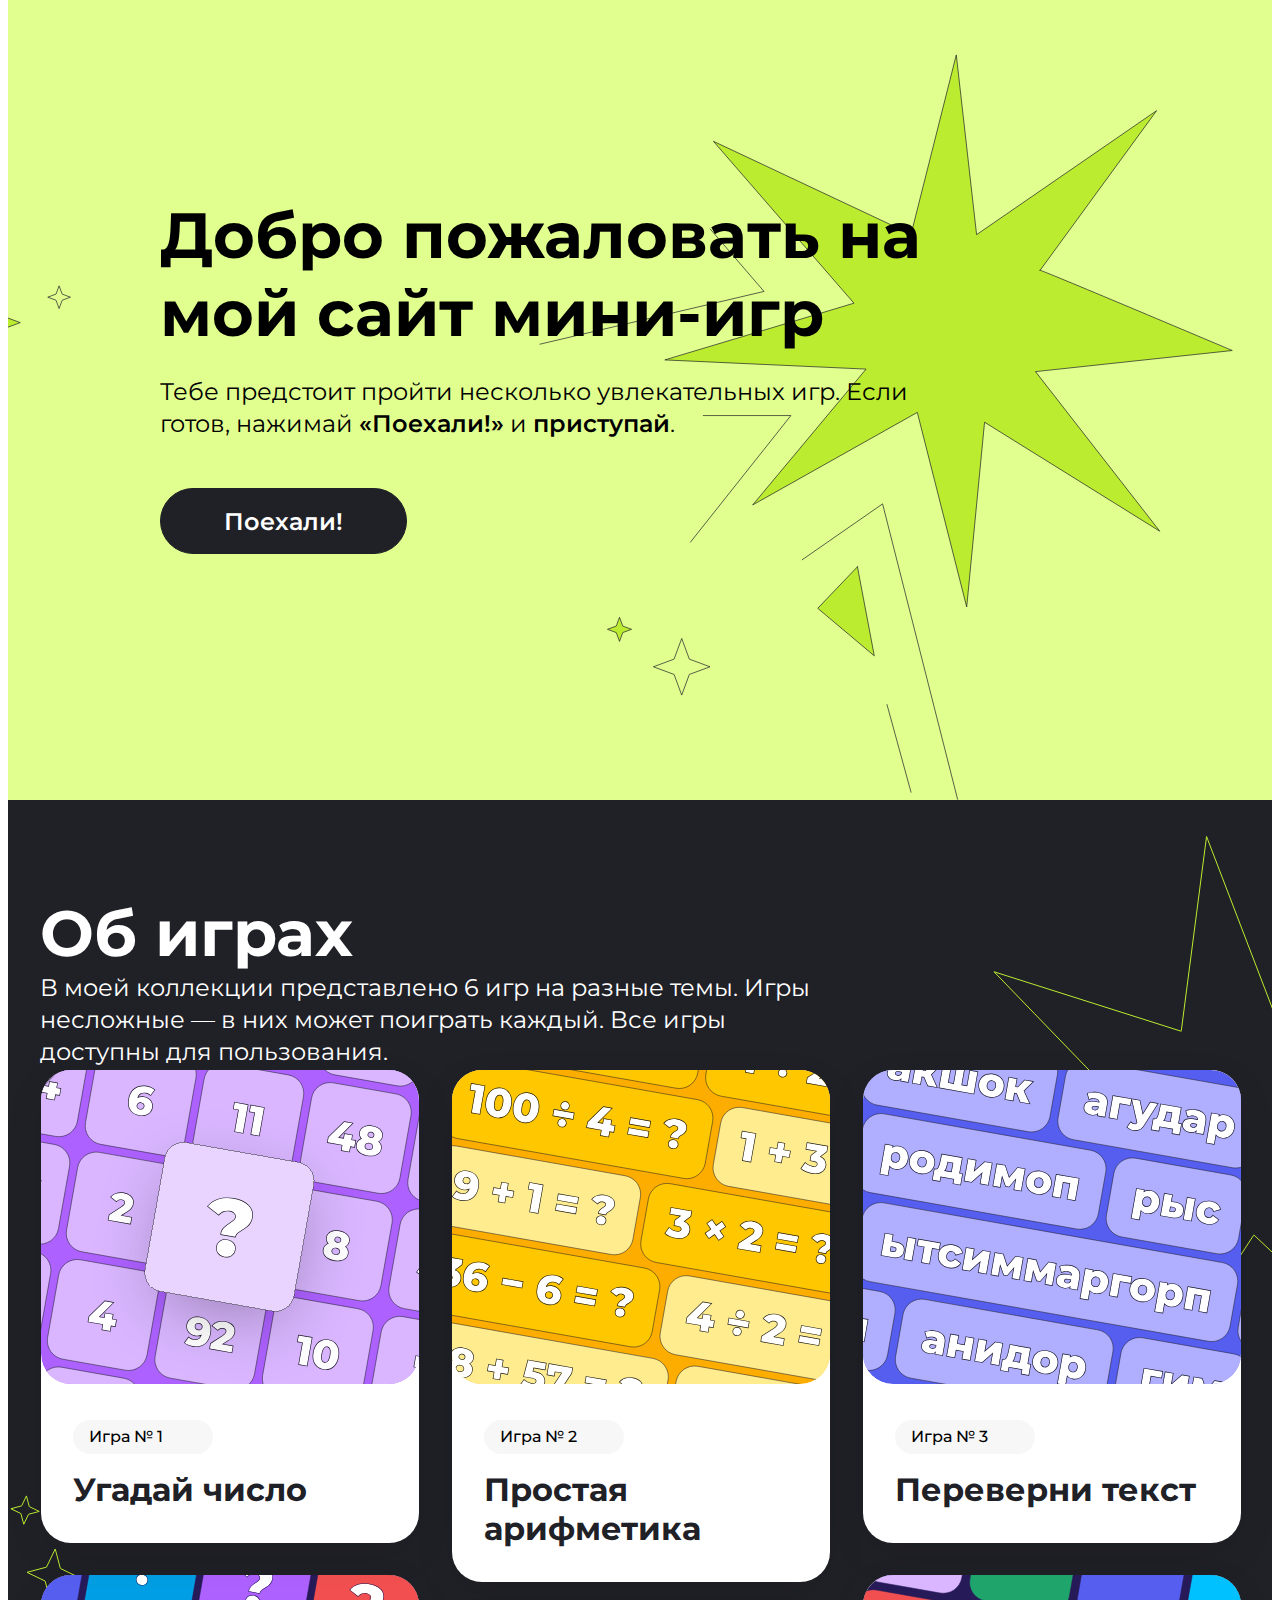
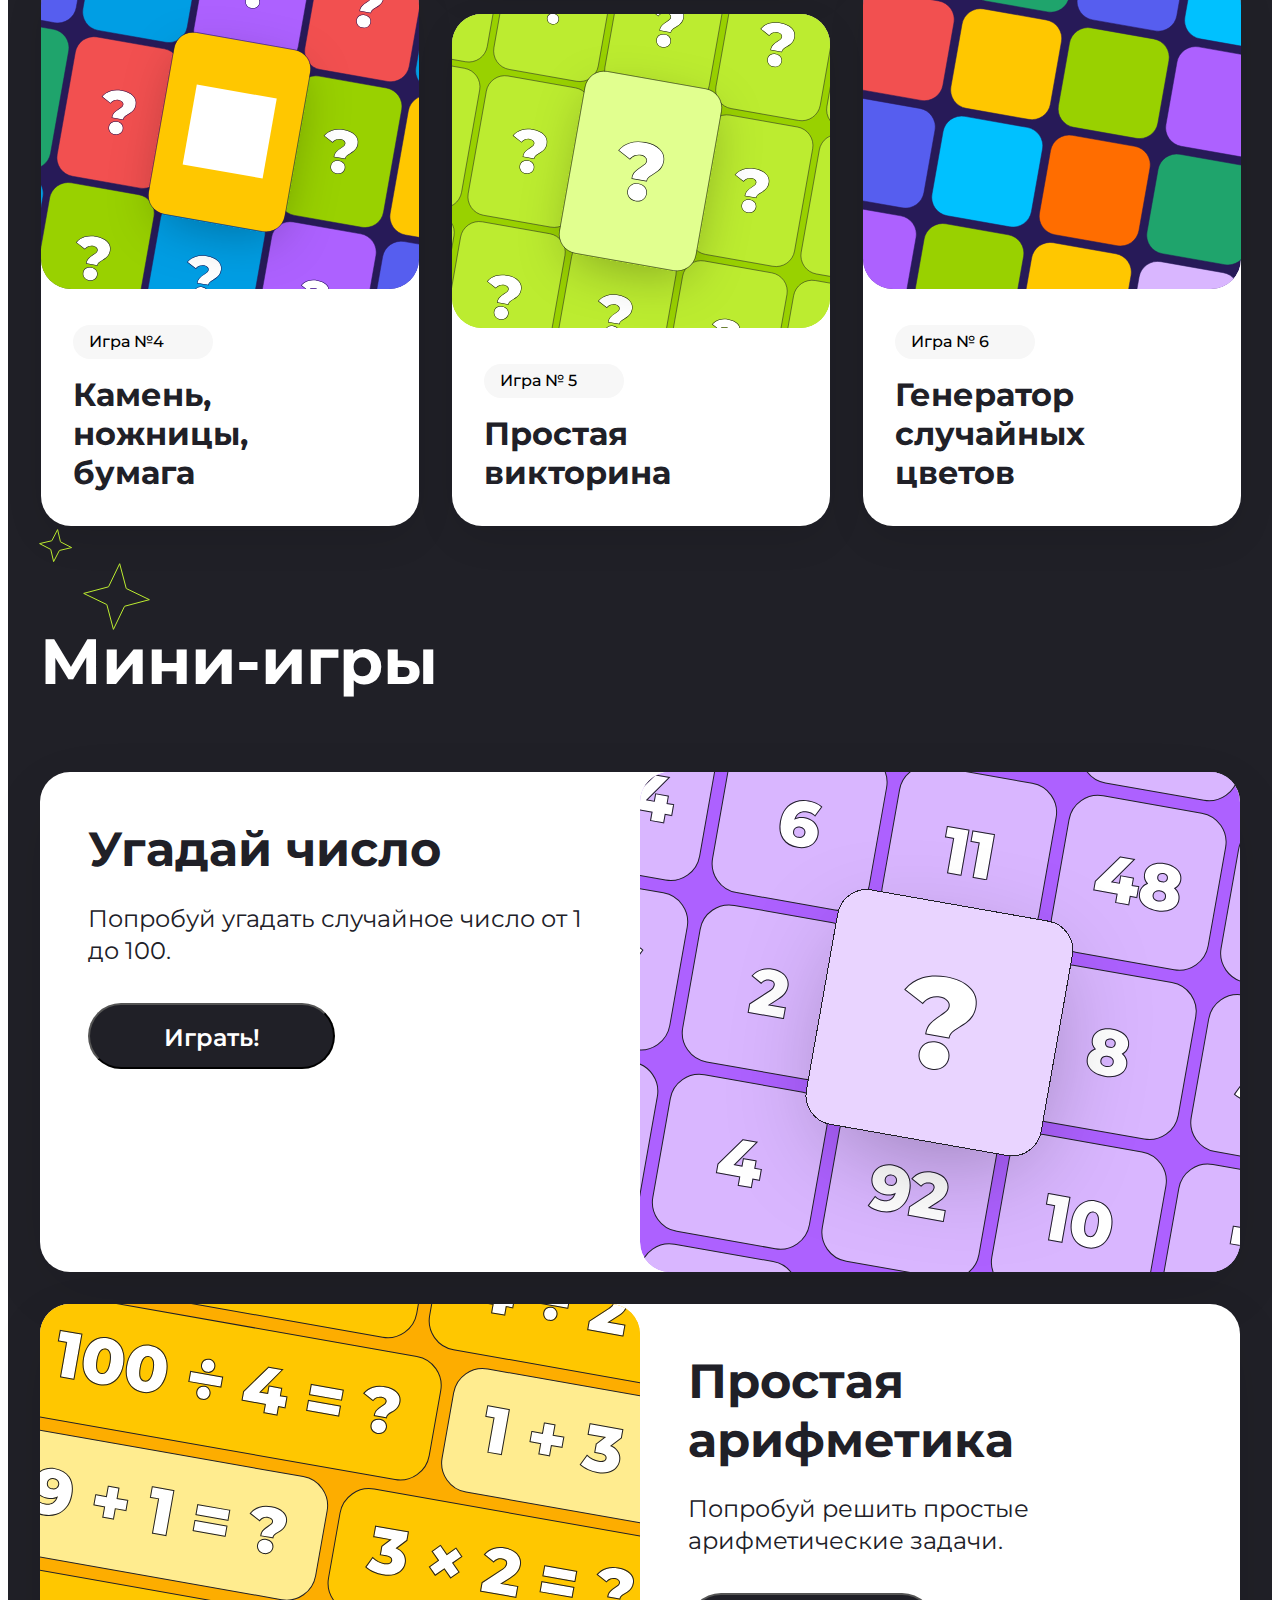
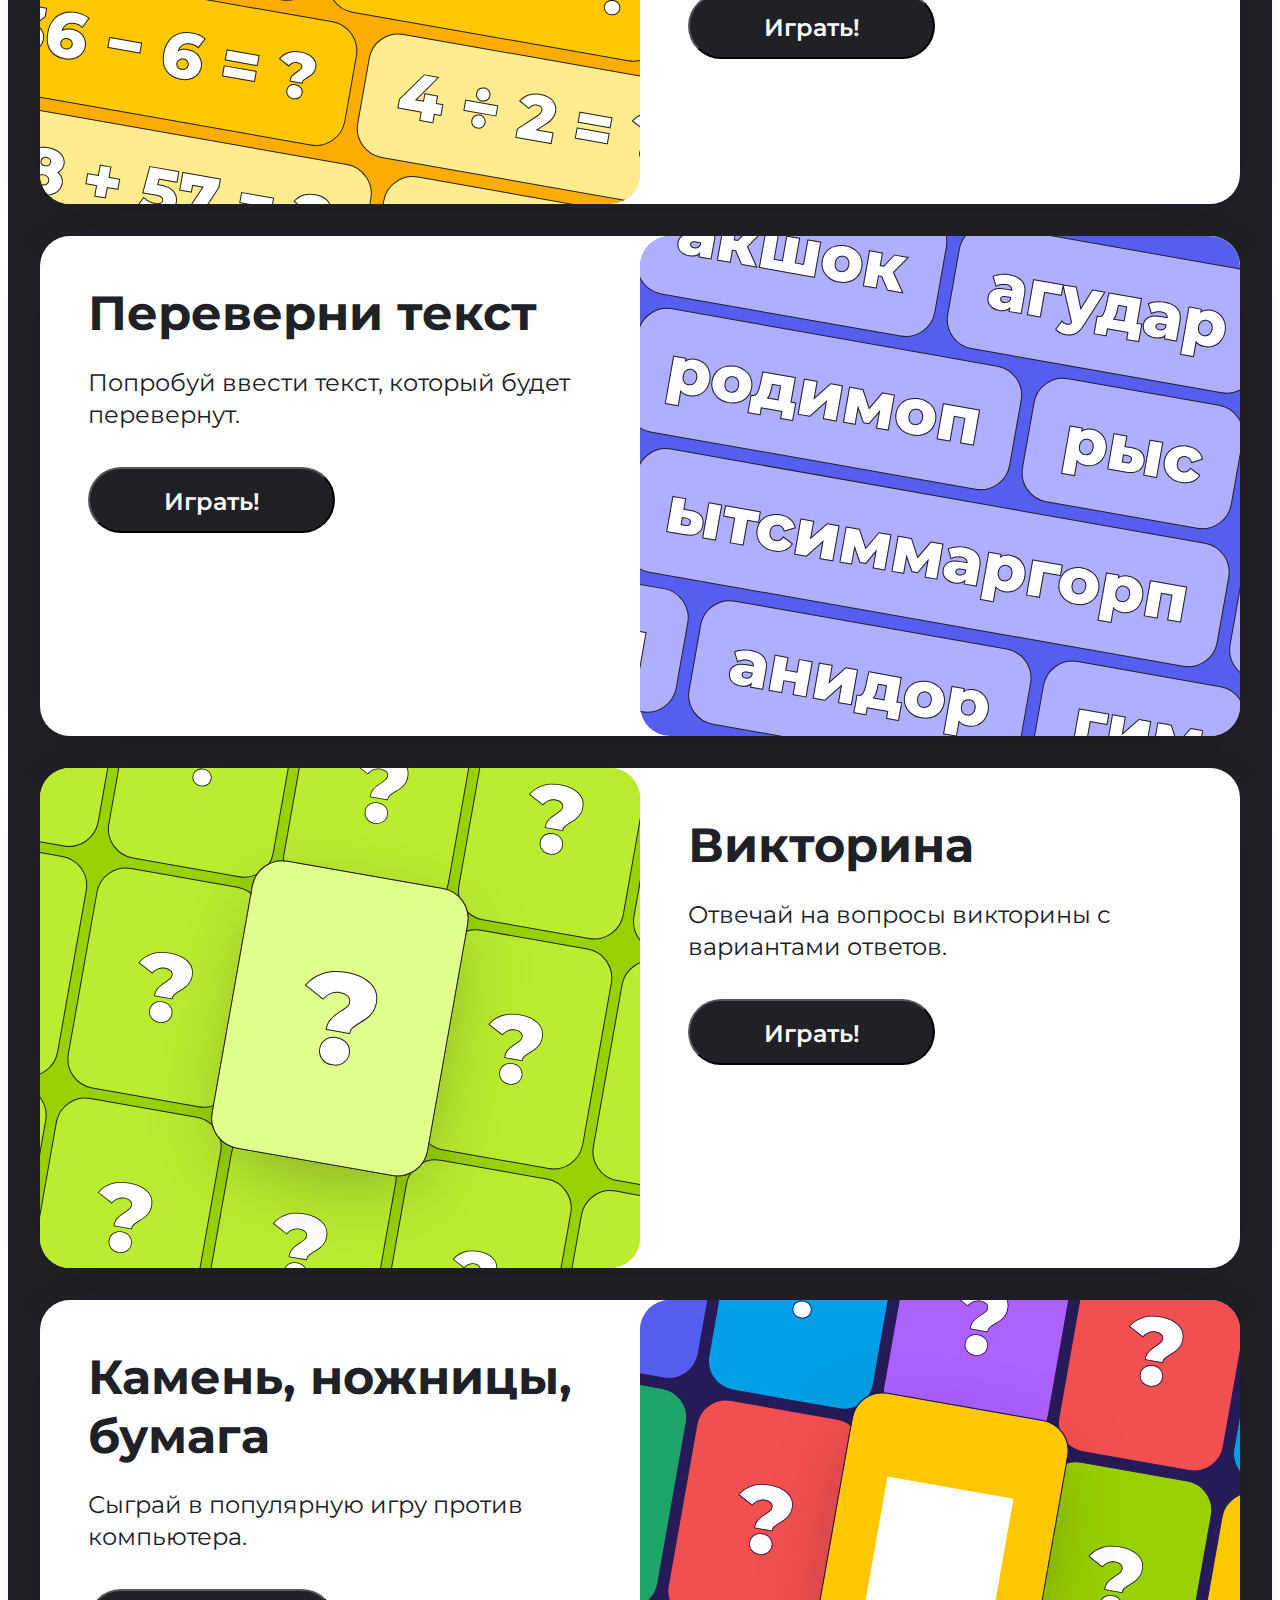
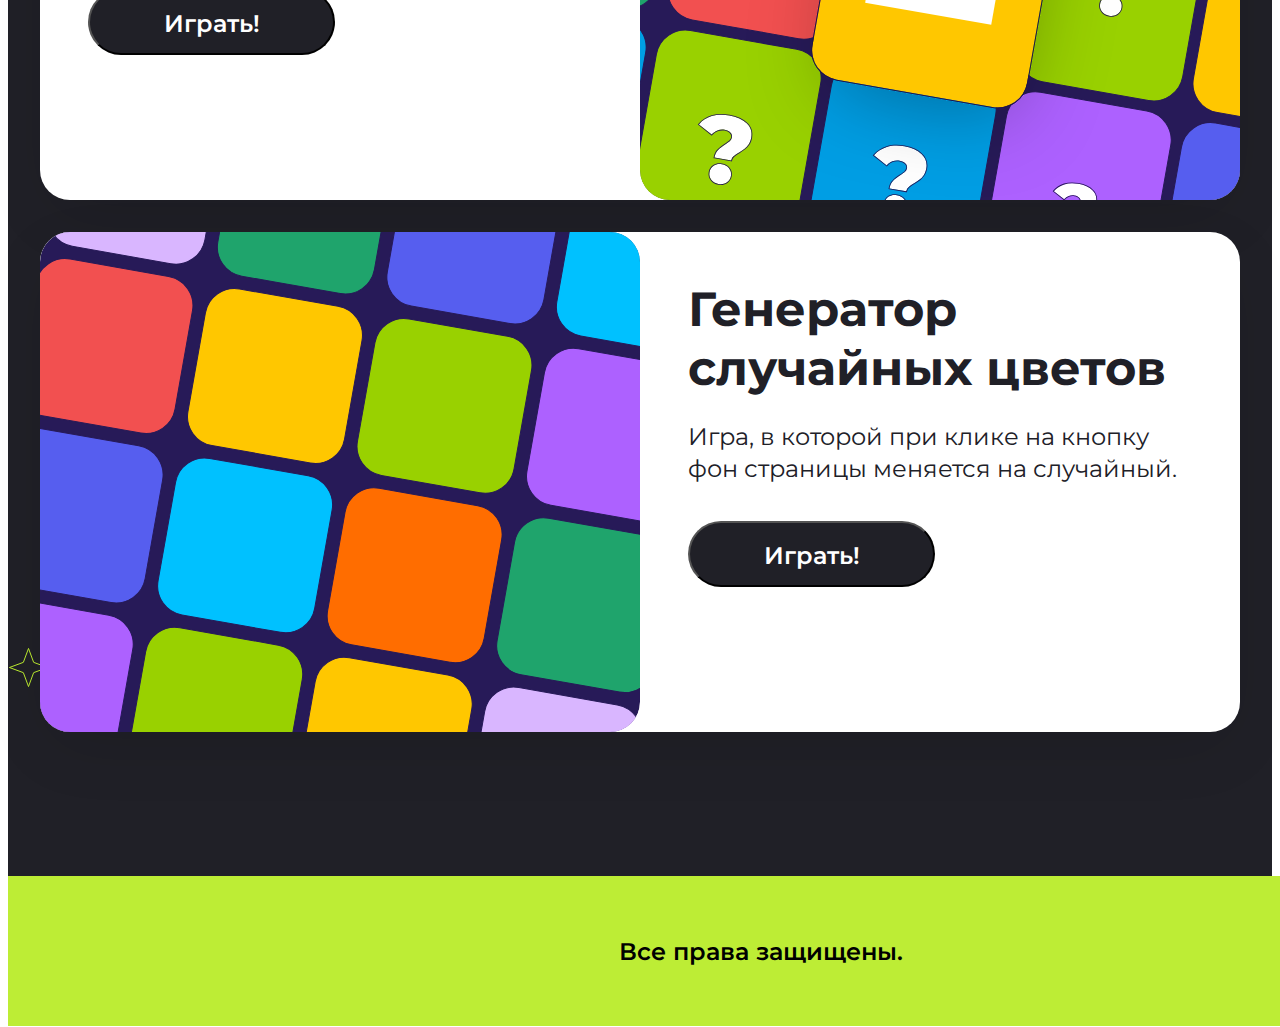
==== index.html @ 8d570bcf "first commit" ====
<!DOCTYPE html>
<html class="en">

<head>
    <meta charset="UTF-8">
    <meta name="viewport" content="width=device-width, initial-scale=1.0">
    <title>Document</title>
    <link rel="preconnect" href="https://fonts.googleapis.com">
    <link rel="preconnect" href="https://fonts.gstatic.com" crossorigin>
    <link href="https://fonts.googleapis.com/css2?family=Montserrat:ital,wght@0,100..900;1,100..900&display=swap"
        rel="stylesheet">
    <link rel="stylesheet" href="style.css" />
</head>
<body>
    <header class="header center" >
            <div class="top">
                <h1 class="title">Добро пожаловать на мой сайт мини-игр</h1>
                <p class="tagline">Тебе предстоит пройти несколько увлекательных игр. Если готов, нажимай <span class="span">«Поехали!»</span> и <span class="span">приступай</span>.</p>
                <section><a href="#games.html"><button class="button_main" >Поехали!</button></a></section> 
            </div>
    </header>
    <main class="main_games center">
        <div class="container">
            <div class="content">
                <h1 class="games_title" id="games.html">Об играх</h1>
                <p class="tagline_games">В моей коллекции представлено 6 игр на разные темы. Игры несложные — в них может поиграть каждый.
                Все игры доступны для пользования.</p>
            </div>
        </div>
        <div class="cart-box">
            <div class="cart-column">
                <div class="cart">
                    <a href="#cart1"><img src="img/cover1.svg" alt="cover1"></a>
                    <div class="cart-content">
                        <p class="cart-number">Игра № 1</p>
                        <p class="cart-text">Угадай число</p>
                    </div>
                </div>
                <div class="cart4">
                    <a href="#cart4"><img src="img/cover4.svg" alt="cover4"></a>
                    <div class="cart-content">
                        <p class="cart-number">Игра №4</p>
                        <p class="cart-text">Камень,<br> ножницы,<br>бумага</p>
                    </div>
                </div>
            </div>
            <div class="cart-column1">
                <div class="cart2">
                    <a href="#cart2"><img src="img/cover2.svg" alt="cover2"></a>
                    <div class="cart-content">
                        <p class="cart-number">Игра № 2</p>
                        <p class="cart-text">Простая арифметика</p>
                    </div>
                </div>
                <div class="cart2">
                    <a href="#cart5"><img src="img/cover5.svg" alt="cover5"></a>
                    <div class="cart-content">
                        <p class="cart-number">Игра № 5</p>
                        <p class="cart-text">Простая<br>викторина</p>
                    </div>
                </div>
            </div>
            <div class="cart-column2">
                <div class="cart3">
                    <a href="#cart3"><img src="img/cover3.svg" alt="cover3"></a>
                    <div class="cart-content">
                        <p class="cart-number">Игра № 3</p>
                        <p class="cart-text">Переверни текст</p>
                    </div>
                </div>
                <div class="cart4">
                    <a href="#cart6"><img src="img/cover6.svg" alt="cover6"></a>
                    <div class="cart-content">
                        <p class="cart-number">Игра № 6</p>
                        <p class="cart-text">Генератор случайных цветов</p>
                    </div>
                </div>
            </div>
        </div>
    </main>
   <section class="mini-game center">
    <div class="mini-game_box">
        <p class="mini-game_box-title">Мини-игры</p>
        <div class="game-container">
            <div class="game-content" id="cart1">
                <p class="game-content_title">Угадай число</p>
                <p class="game-content_text">Попробуй угадать случайное число от 1 до 100.</p>
                <button class="game_button">Играть!</button>
            </div>
            <img src="img/bigcover1.svg" alt="bigcover1">
        </div>
        <div class="game-container">
            <img src="img/bigcover2.svg" alt="bigcover2">
            <div class="game-content" id="cart2">
                <p class="game-content_title">Простая арифметика</p>
                <p class="game-content_text">Попробуй решить простые арифметические задачи.</p>
                <button class="game_button">Играть!</button>
            </div>
        </div>
        <div class="game-container">
            <div class="game-content" id="cart3">
                <p class="game-content_title">Переверни текст</p>
                <p class="game-content_text">Попробуй ввести текст, который будет перевернут.</p>
                <button class="game_button">Играть!</button>
            </div>
            <img src="img/bigcover3.svg" alt="bigcover3">
        </div>
        <div class="game-container">
            <img src="img/bigcover4.svg" alt="bigcover4">
            <div class="game-content" id="cart5">
                <p class="game-content_title">Викторина</p>
                <p class="game-content_text">Отвечай на вопросы викторины с вариантами ответов.</p>
                <button class="game_button">Играть!</button>
            </div>
        </div>
        <div class="game-container">
            <div class="game-content" id="cart4">
                <p class="game-content_title">Камень, ножницы, бумага</p>
                <p class="game-content_text">Сыграй в популярную игру против компьютера.</p>
                <button class="game_button">Играть!</button>
            </div>
            <img src="img/bigcover5.svg" alt="bigcover5">
        </div>
        <div class="game-container">
            <img src="img/bigcover6.svg" alt="bigcover6">
            <div class="game-content" id="cart6">
                <p class="game-content_title">Генератор случайных цветов</p>
                <p class="game-content_text">Игра, в которой при клике на кнопку фон страницы меняется на случайный.</p>
                <button class="game_button">Играть!</button>
            </div>
        </div>
    </div>
   </section>
</body>
<footer class="footer center">
    <p class="footer_text">Все права защищены.</p>
</footer>
</html>
---- style.css ----
* {
    margin-top: 0;
    margin-bottom: 0;
}

.header {
    background: #E1FF8F;
    font-optical-sizing: auto;
    background-image: url(img/Group1.svg);
    background-repeat: no-repeat;
    background-size: cover;
    background-position: center;
    height: 800px;
}

.top {
    width: 769px;
    height: 358px;
    padding-top: 196px;
    padding-left: 120px;
    gap: 48px;
    opacity: 0px;
}

.title {
    font-family: Montserrat;
    font-size: 64px;
    font-weight: 700;
    line-height: 78.02px;
    text-align: left;
}

.tagline {
    font-family: Montserrat;
    font-size: 24px;
    font-weight: 400;
    line-height: 32px;
    text-align: left;
    margin-top: 24px;
    margin-bottom: 48px;
}

.span {
    font-family: Montserrat;
    font-size: 24px;
    line-height: 32px;
    font-weight: 600;
}

.button_main {
    width: 247px;
    height: 66px;
    padding: 16px 28px;
    gap: 10px;
    border-radius: 60px;
    border: 1px;
    opacity: 0px;
    border: 1px solid #202027;
    background: #202027;
    color: #FFFFFF;
    font-family: Montserrat;
    font-size: 24px;
    font-weight: 600;
    line-height: 34.01px;
    text-align: center;
}

.button_main:hover {
    color: black;
    background: #FFFFFF;
    transition: 1s;
}

.main_games {
    background: #202027;
    gap: 48px;
    background-image: url(img/Group2.svg);
    background-repeat: no-repeat;
}

.games_title {
    font-family: Montserrat;
    font-size: 64px;
    font-weight: 700;
    line-height: 78.02px;
    text-align: left;
    color: #FFFFFF;
    padding-top: 94px;
}

.tagline_games {
    text-align: left;
    color: #FFFFFF;
    width: 788px;
    height: 96px;
    font-family: Montserrat;
    font-size: 24px;
    line-height: 32px;
}

.content {
    width: 1201px;
    height: 198px;
}

.container {
    margin-bottom: 72px;
}

.cart-box {
    display: flex;
    gap: 32px;
    flex-wrap: wrap;
    justify-content: space-around;
    align-items: center;
    width: 1201px;
    height: 1056px;
    gap: 32px;

}

.cart-column {
    display: flex;
    flex-direction: column;
    gap: 32px;
}

.cart-column1 {
    display: flex;
    flex-direction: column;
    gap: 32px;
}

.cart-column2 {
    display: flex;
    flex-direction: column;
    gap: 32px;
}

.cart {
    background-color: white;
    border-radius: 30px;
    width: 378px;
    z-index: 1;
    box-shadow: 0px 12.61px 42.25px -7.57px #00000021;
    height: 473px;
}

.cart:hover {
    cursor: pointer;
    transform: scale(1.1);
    transition: 1s;
}

.cart4 {
    width: 378px;
    height: 551px;
    border-radius: 30px;
    box-shadow: 0px 12.61px 42.25px -7.57px #00000021;
    background-color: white;
}

.cart4:hover {
    cursor: pointer;
    transform: scale(1.1);
    transition: 1s;
}

.cart2 {
    width: 378px;
    height: 512px;
    border-radius: 30px;
    box-shadow: 0px 12.61px 42.25px -7.57px #00000021;
    background-color: white;
}

.cart2:hover {
    cursor: pointer;
    transform: scale(1.1);
    transition: 1s;
}

.cart3 {
    width: 378px;
    height: 473px;
    border-radius: 30px;
    box-shadow: 0px 12.61px 42.25px -7.57px #00000021;
    background-color: white;
}

.cart3:hover {
    cursor: pointer;
    transform: scale(1.1);
    transition: 1s;
}

.cart-number {
    width: 108px;
    padding: 8px 16px 10px 16px;
    gap: 0px;
    border-radius: 52.58px;
    background: #F7F7F7;
    font-family: Montserrat;
    font-size: 16px;
    font-weight: 500;
    line-height: 17.6px;
    text-align: left;
    padding: 8px 16px;
    margin-top: 32px;
    margin-bottom: 16px;
}

.cart-text {
    color: rgb(32, 32, 39);
    font-family: Montserrat;
    font-size: 32px;
    font-weight: 700;
    line-height: 39px;
    letter-spacing: 0px;
    text-align: left;
}

.cart-content {
    padding-left: 32px;
    width: 314px;
}

.center {
    padding-left: calc(50% - 600px);
    padding-right: calc(50% - 600px);
  }

.mini-game {
    background: #202027;
    background-image: url(img/Group3.svg);
    background-repeat: no-repeat;
}

.game-container {
    display: flex;
    background-color: white;
    border-radius: 30px;
    justify-content: space-between;
    margin-bottom: 32px;
    width: 600px;
    height: 500px;
    width: 1200px;
    height: 500px;
    border-radius: 30px;
    box-shadow: 0px 20px 67px -12px #00000021;
}

.game-content {
    width: 600px;
    margin: 48px;
}

.mini-game_box {
    padding-bottom: 112px;
}

.mini-game_box-title {
    font-family: Montserrat;
    font-size: 64px;
    font-weight: 700;
    line-height: 78.02px;
    text-align: left;
    color: #FFFFFF;
    padding-top: 96px;
    margin-bottom: 72px;
}

.game-content_title {
    font-family: Montserrat;
    font-size: 48px;
    font-weight: 700;
    line-height: 58.51px;
    text-align: left;
    color: #202027;
}

.game-content_text {
    font-family: Montserrat;
    font-size: 24px;
    font-weight: 400;
    line-height: 32px;
    text-align: left;
    color: #202027;
    margin-top: 24px;
    margin-bottom: 36px;
}

.game_button {
    width: 247px;
    height: 66px;
    padding: 16px 28px 16px 28px;
    gap: 10px;
    border-radius: 60px;
    opacity: 0px;
    background: #202027;
    color: #FFFFFF;
    font-family: Montserrat;
    font-size: 24px;
    font-weight: 600;
    line-height: 34.01px;
    text-align: center;
}

.footer {
    background: #BDED35;
    width: 1441px;
height: 150px;
top: 5770px;
gap: 0px;
opacity: 0px;
/* padding-top: 61px; */

}

.footer_text {
    font-family: Montserrat;
    font-size: 24px;
    font-weight: 600;
    line-height: 29.26px;
    text-align: center;
    color: #000000;
    padding: 61px 0px;
}
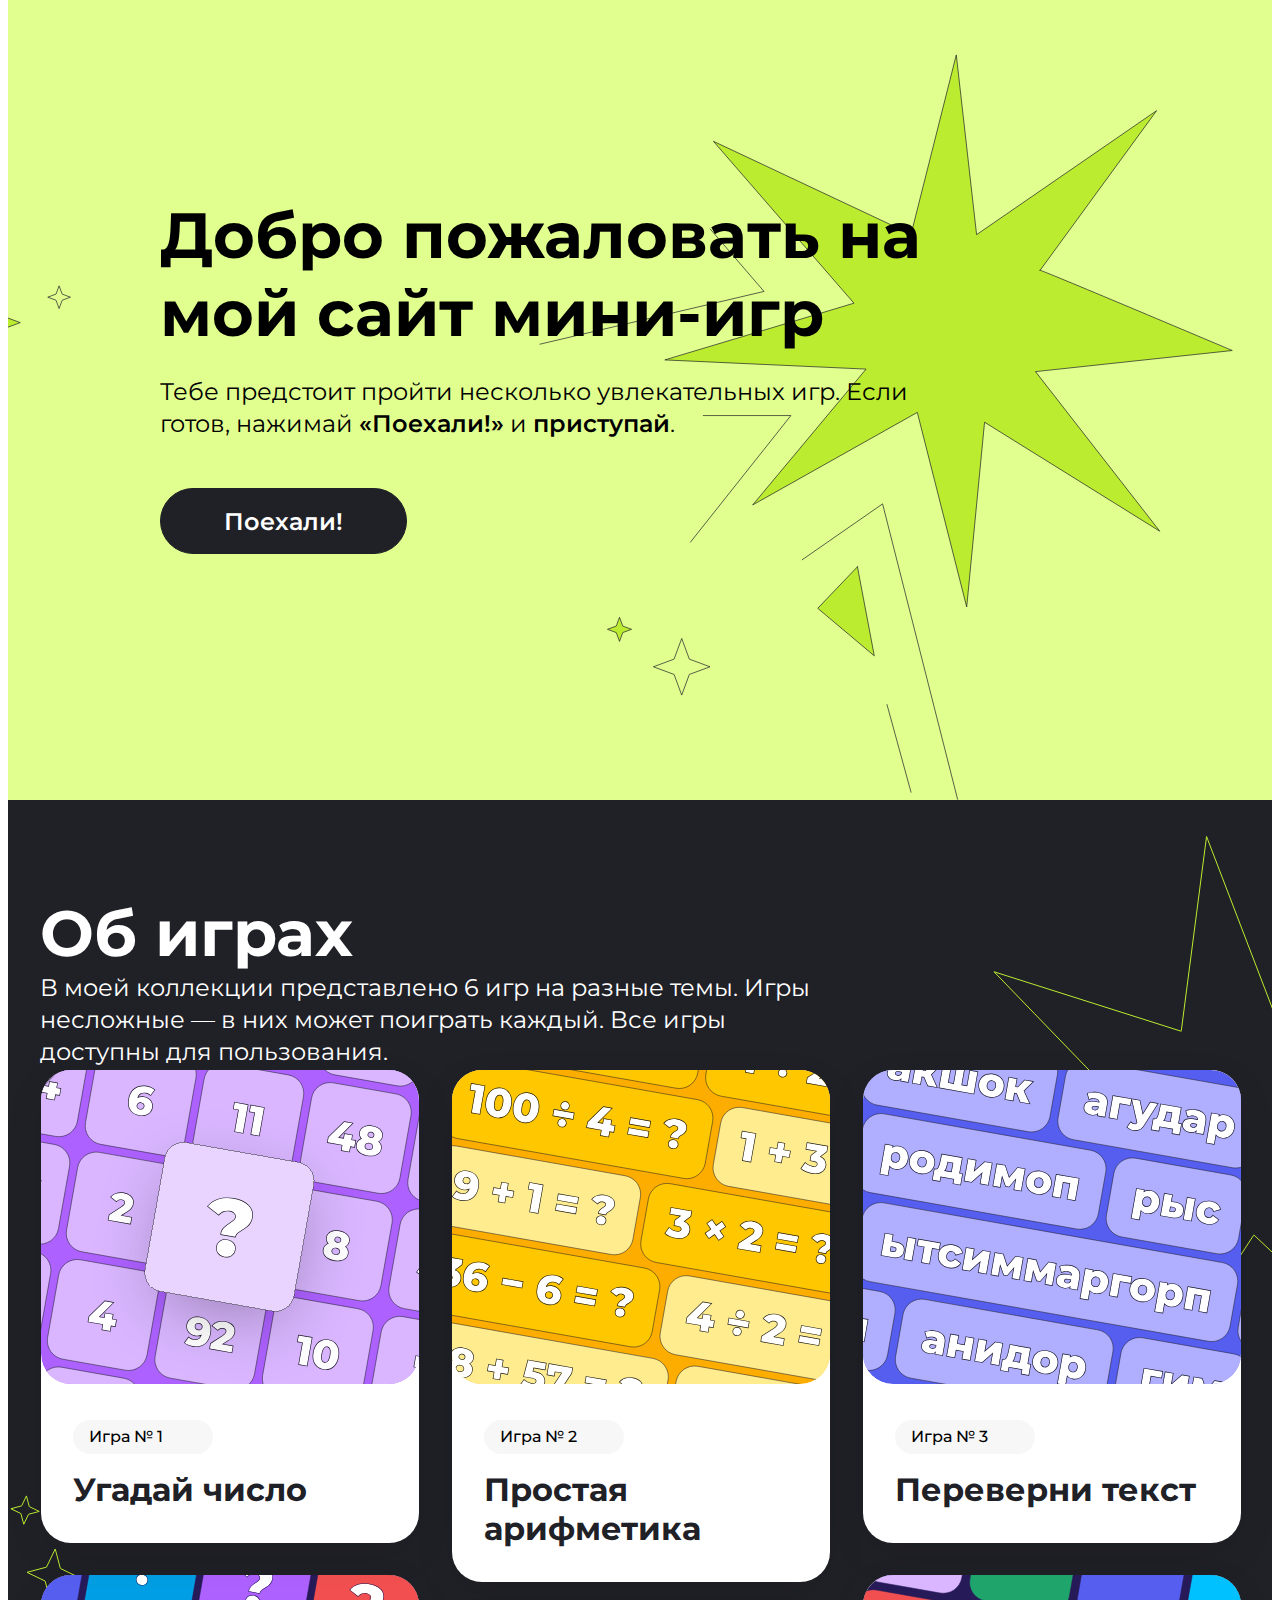
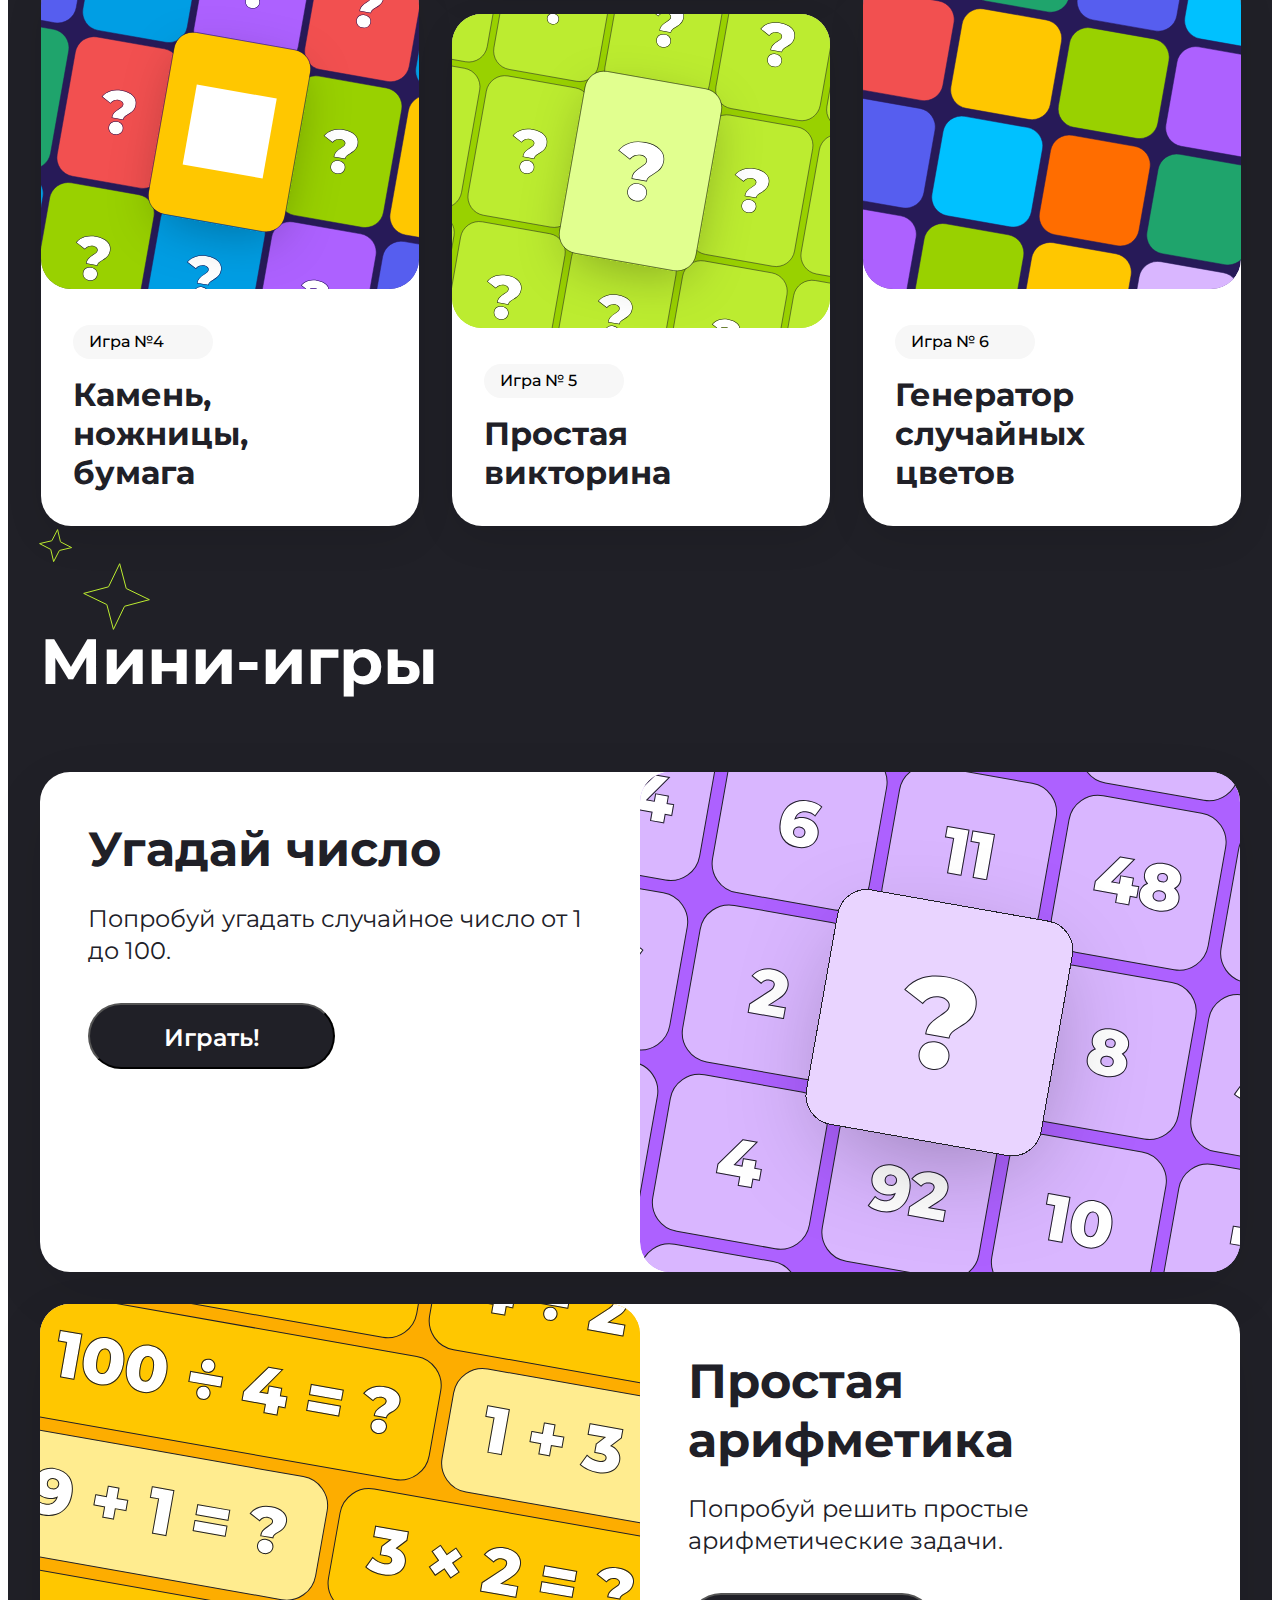
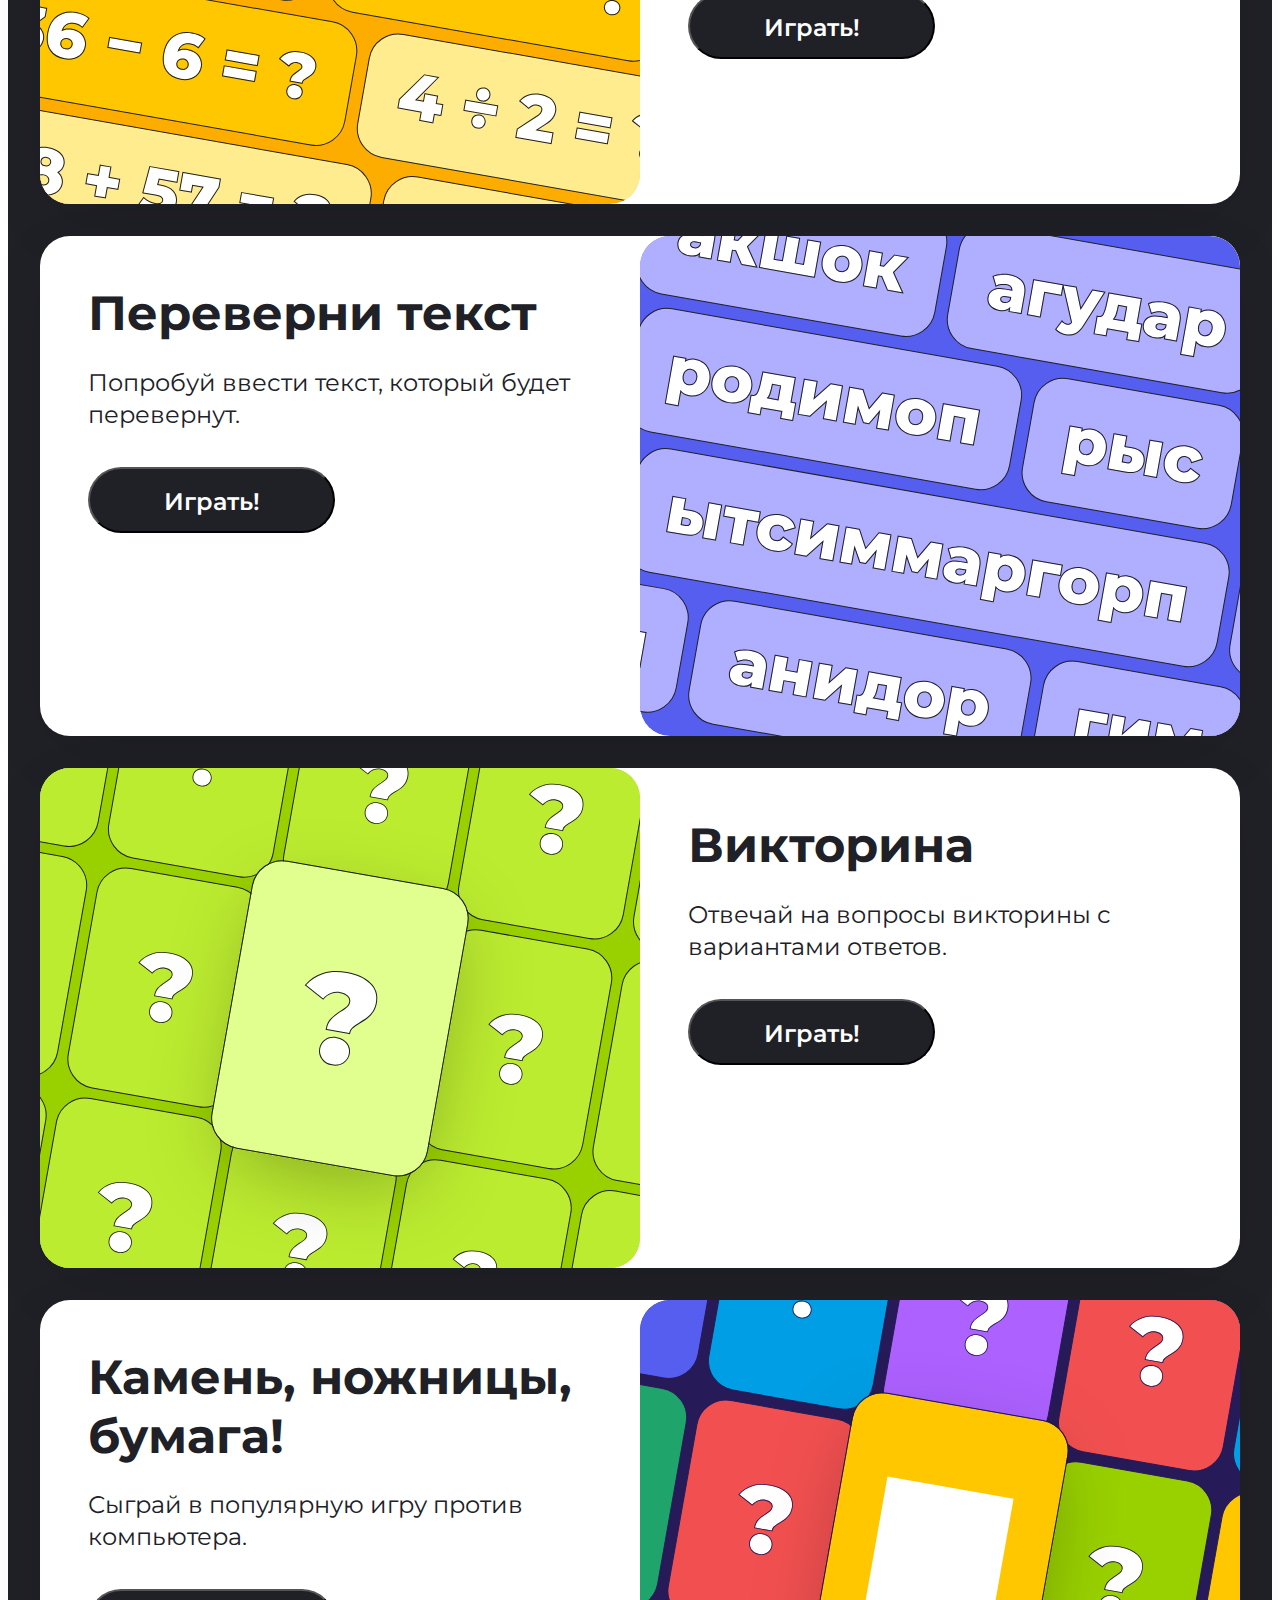
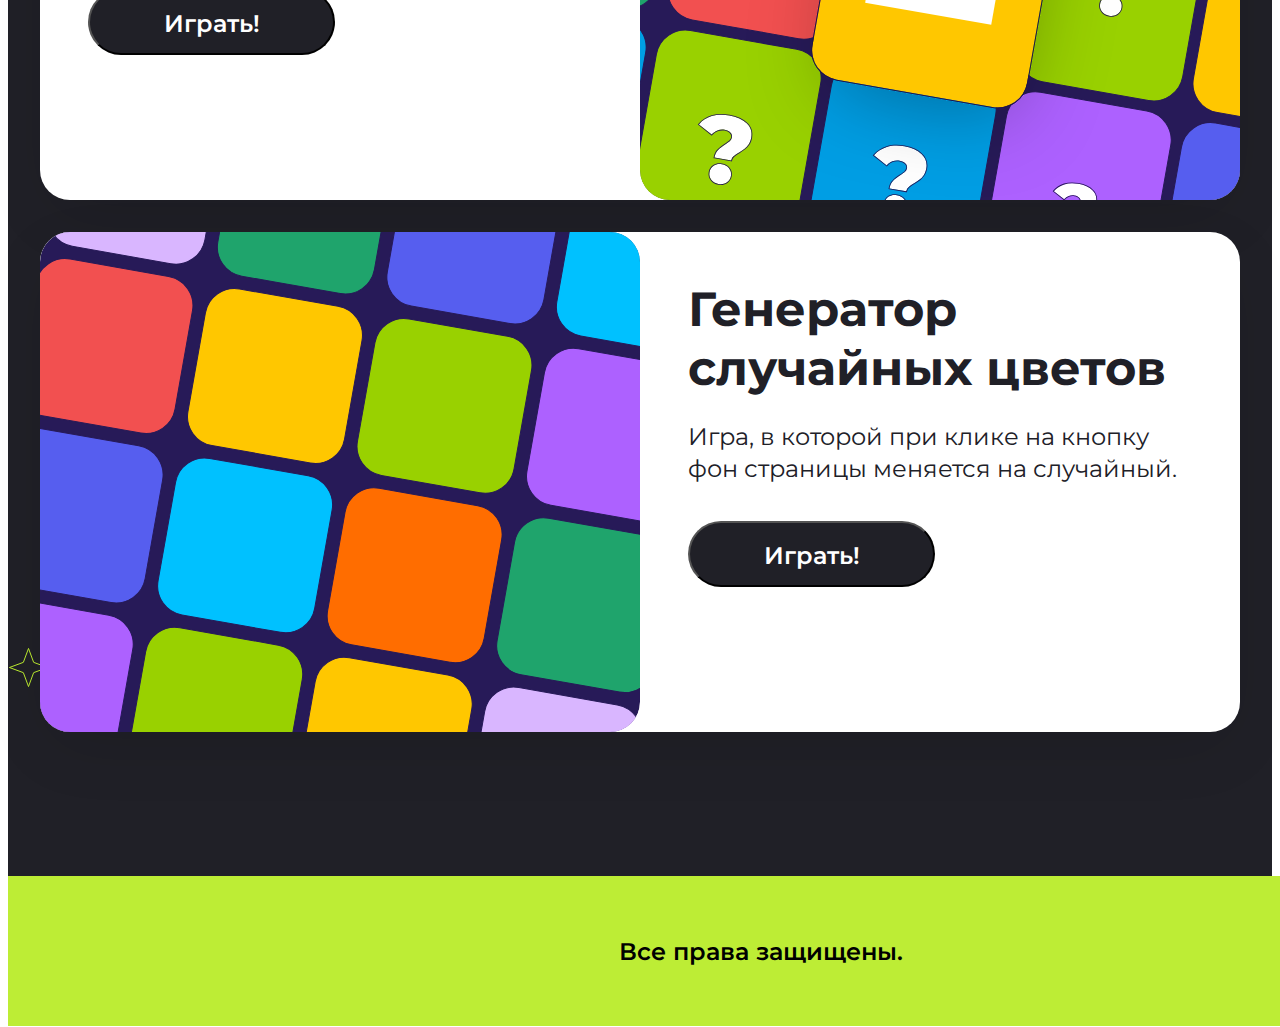
==== commit f6fd9390: "Added '!'" ====
--- a/index.html
+++ b/index.html
@@ -115,7 +115,7 @@
         </div>
         <div class="game-container">
             <div class="game-content" id="cart4">
-                <p class="game-content_title">Камень, ножницы, бумага</p>
+                <p class="game-content_title">Камень, ножницы, бумага!</p>
                 <p class="game-content_text">Сыграй в популярную игру против компьютера.</p>
                 <button class="game_button">Играть!</button>
             </div>
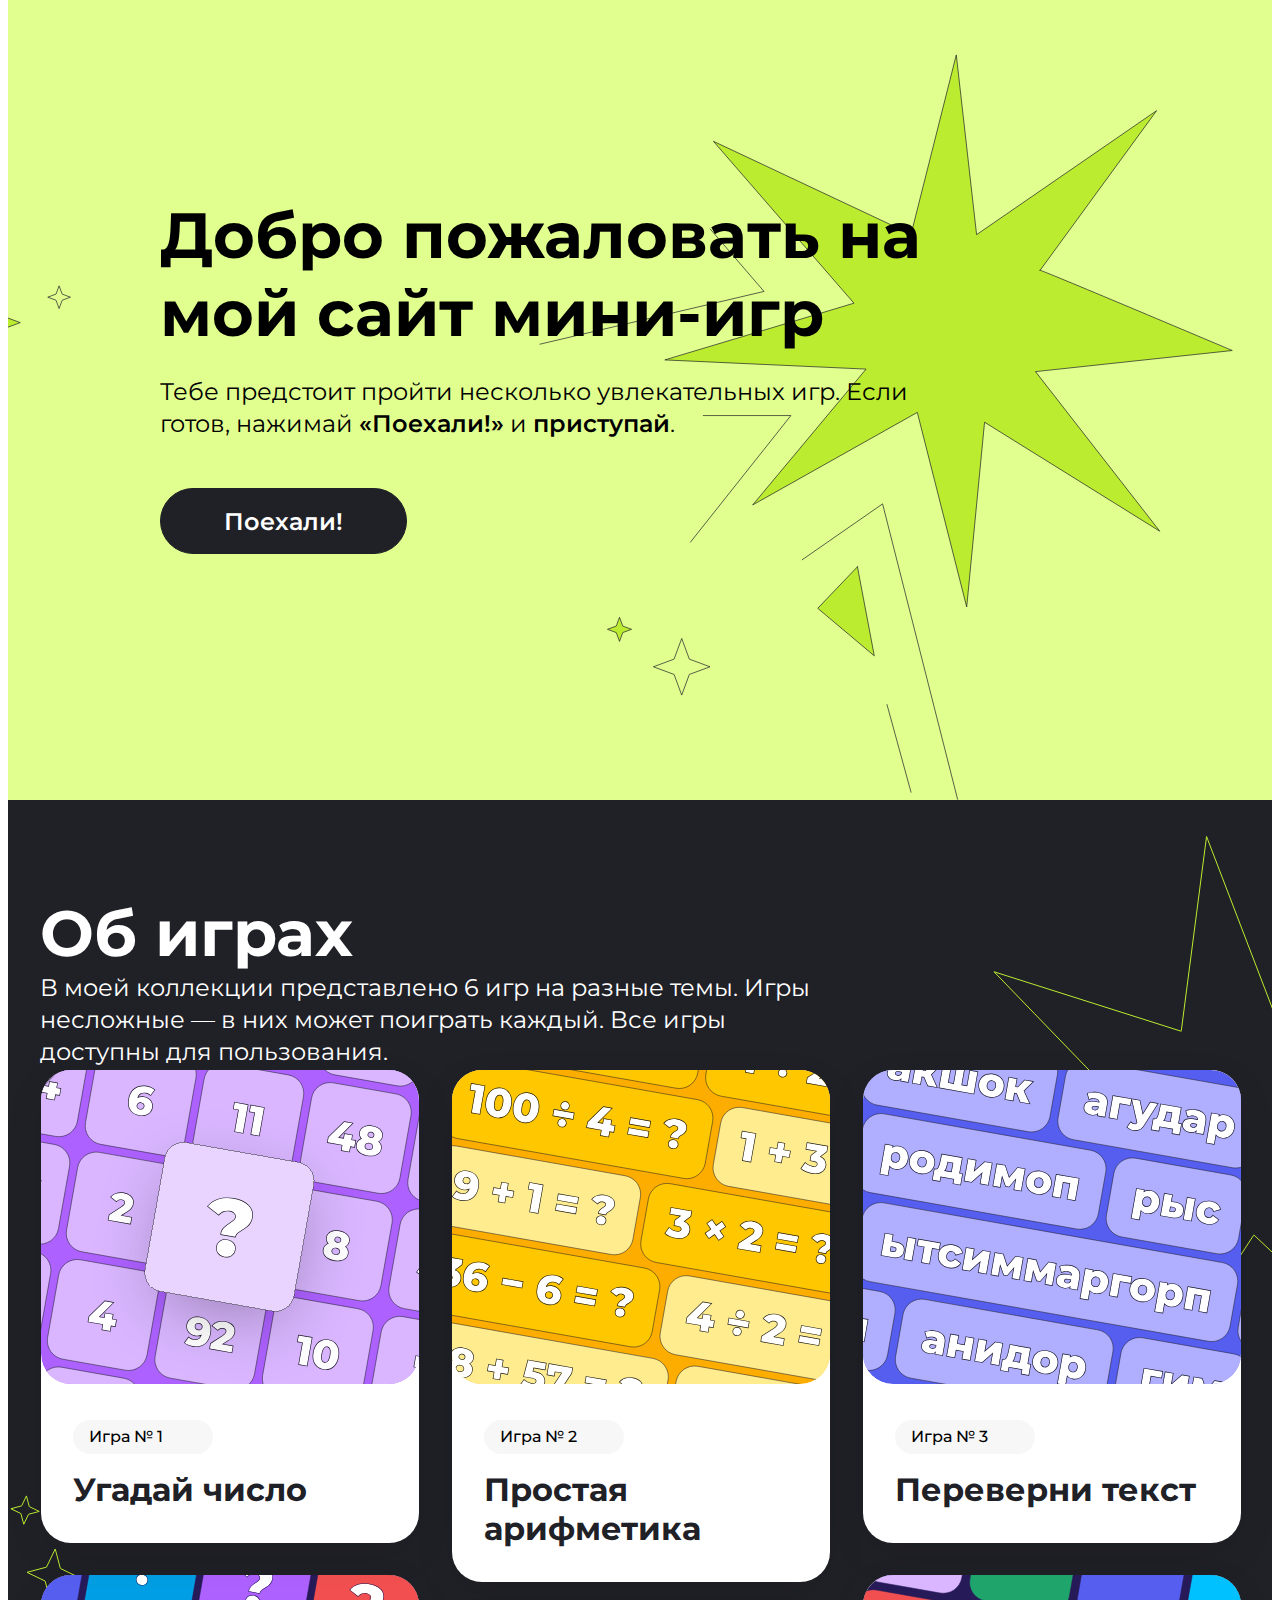
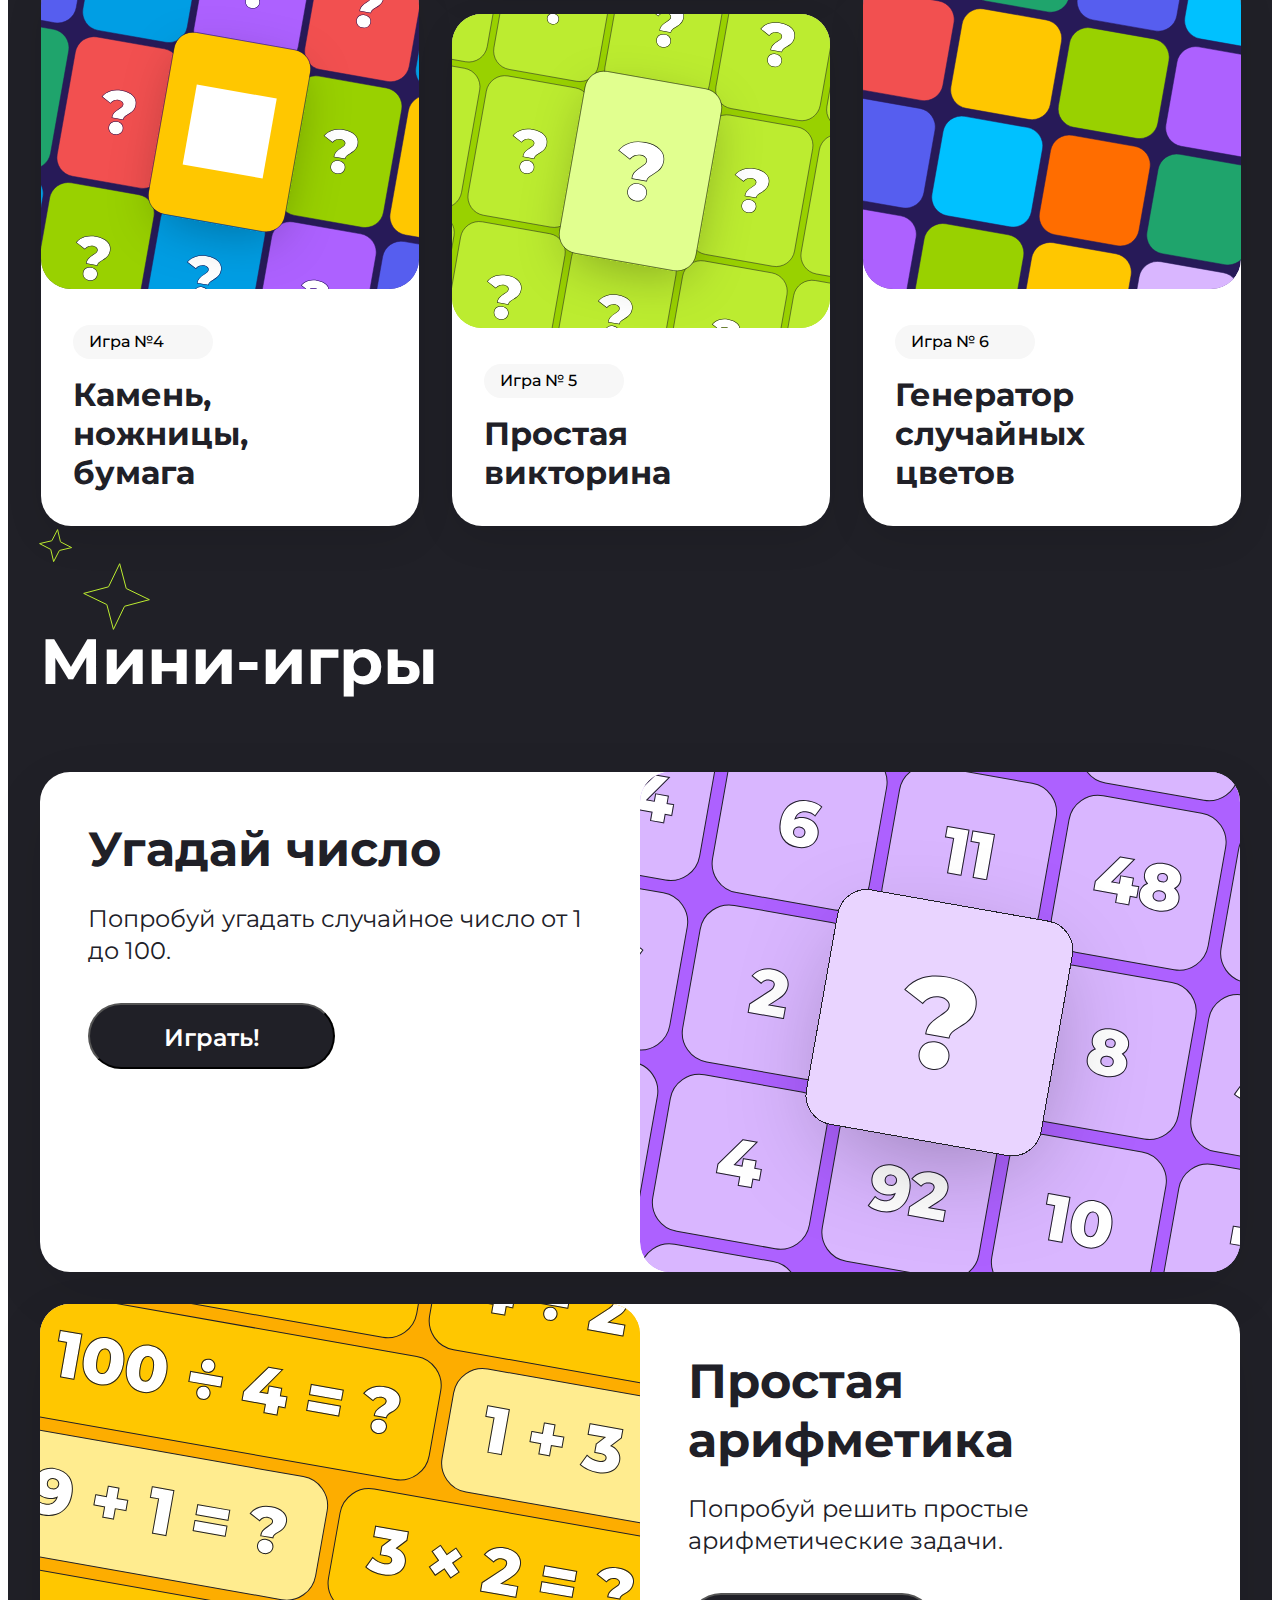
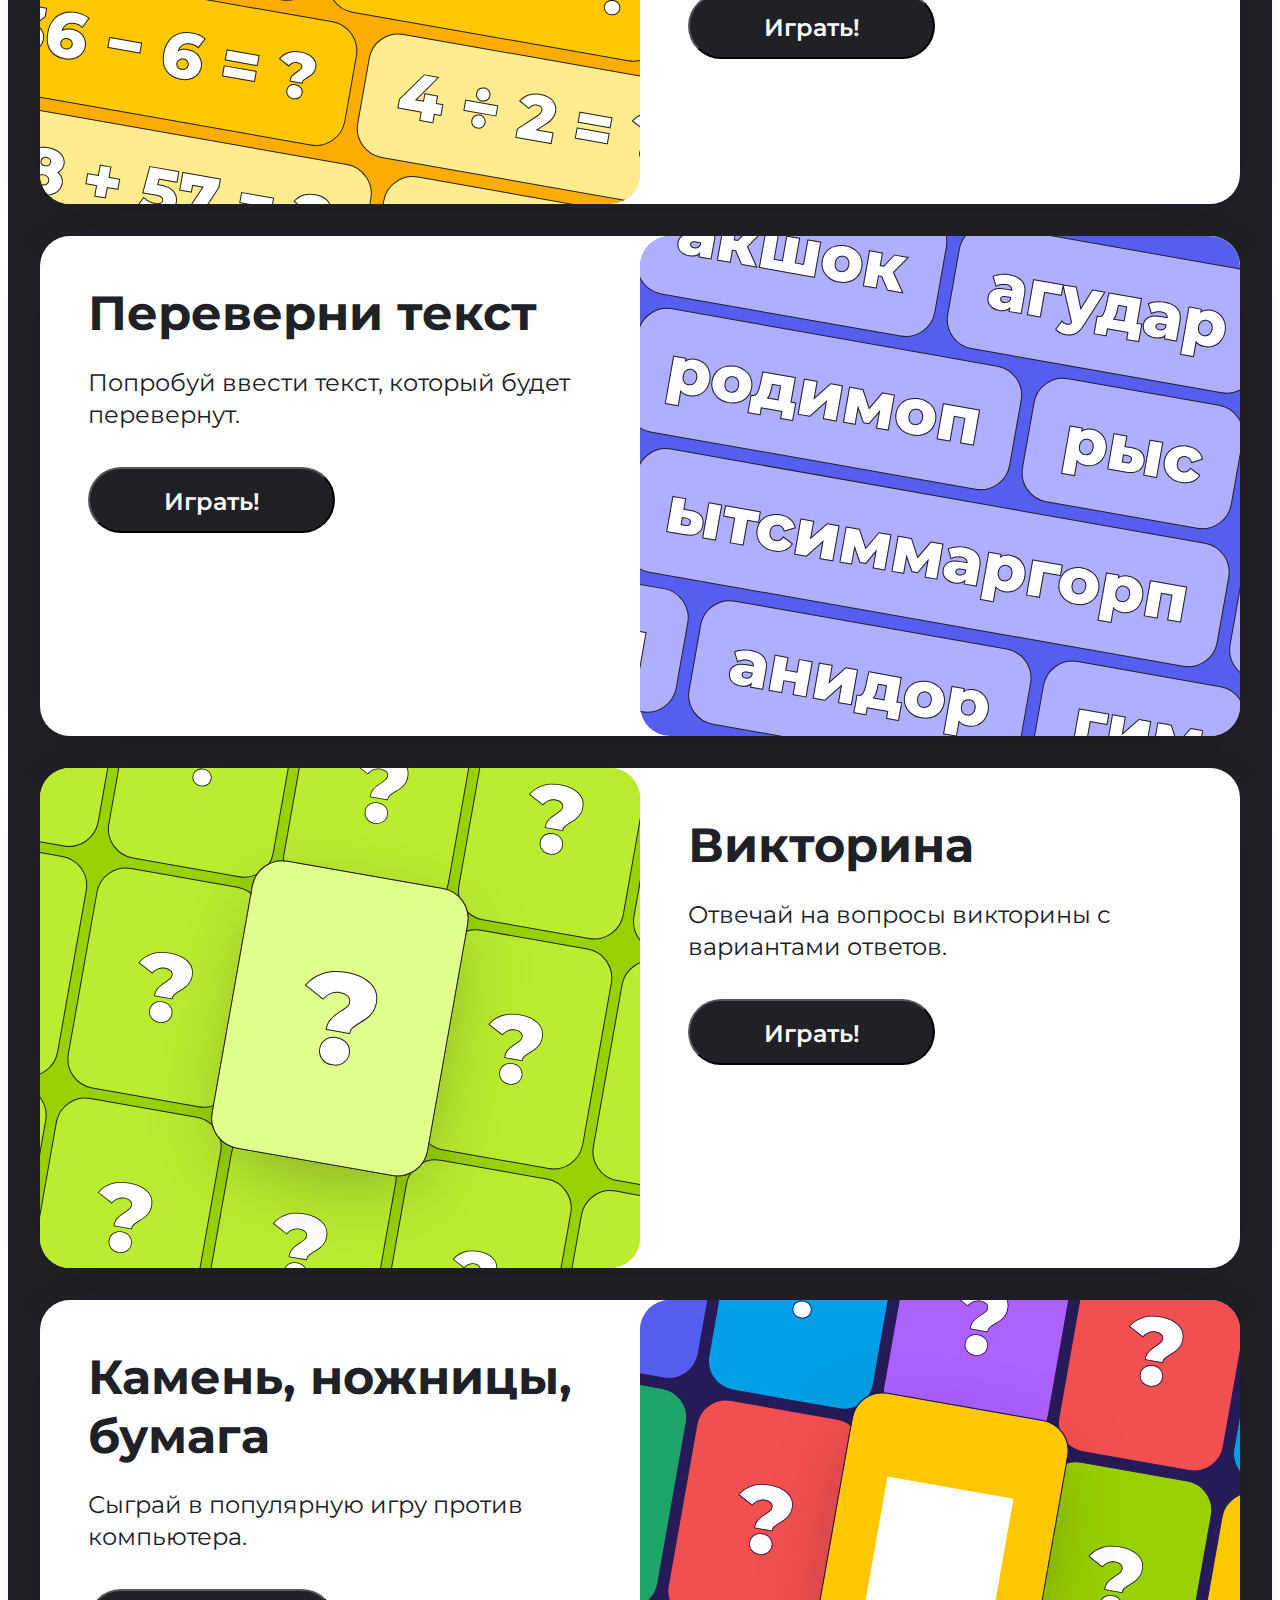
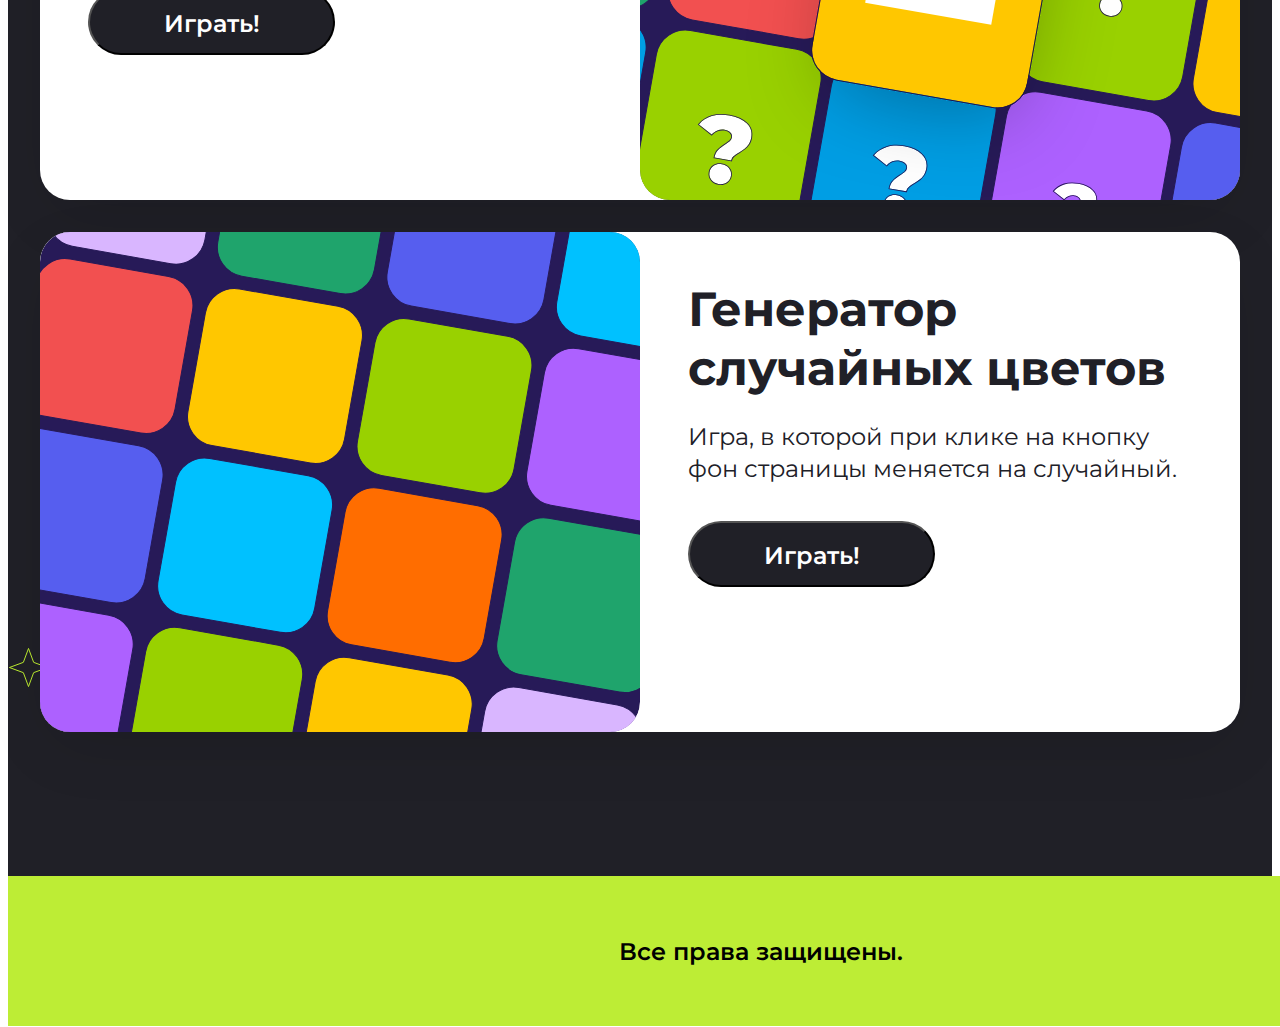
==== commit 79927a19: "Deleted '!'" ====
--- a/index.html
+++ b/index.html
@@ -115,7 +115,7 @@
         </div>
         <div class="game-container">
             <div class="game-content" id="cart4">
-                <p class="game-content_title">Камень, ножницы, бумага!</p>
+                <p class="game-content_title">Камень, ножницы, бумага</p>
                 <p class="game-content_text">Сыграй в популярную игру против компьютера.</p>
                 <button class="game_button">Играть!</button>
             </div>
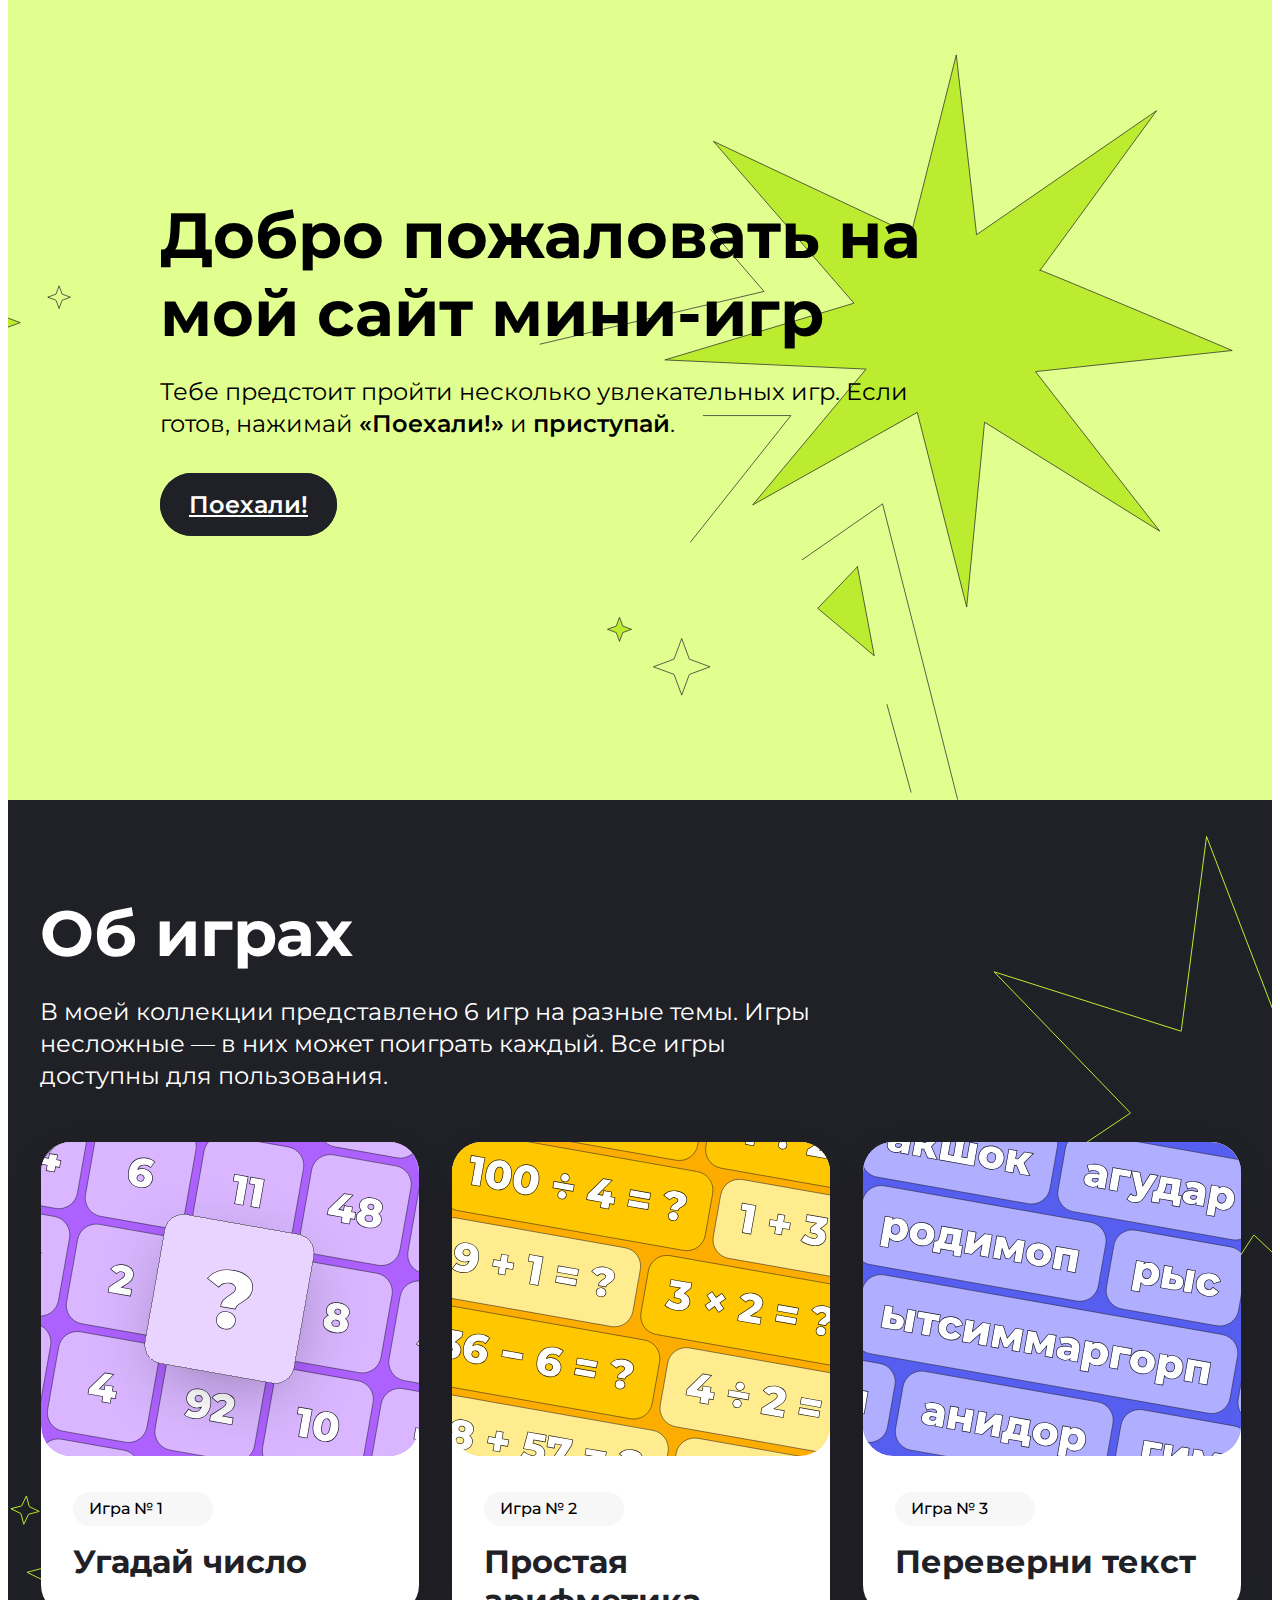
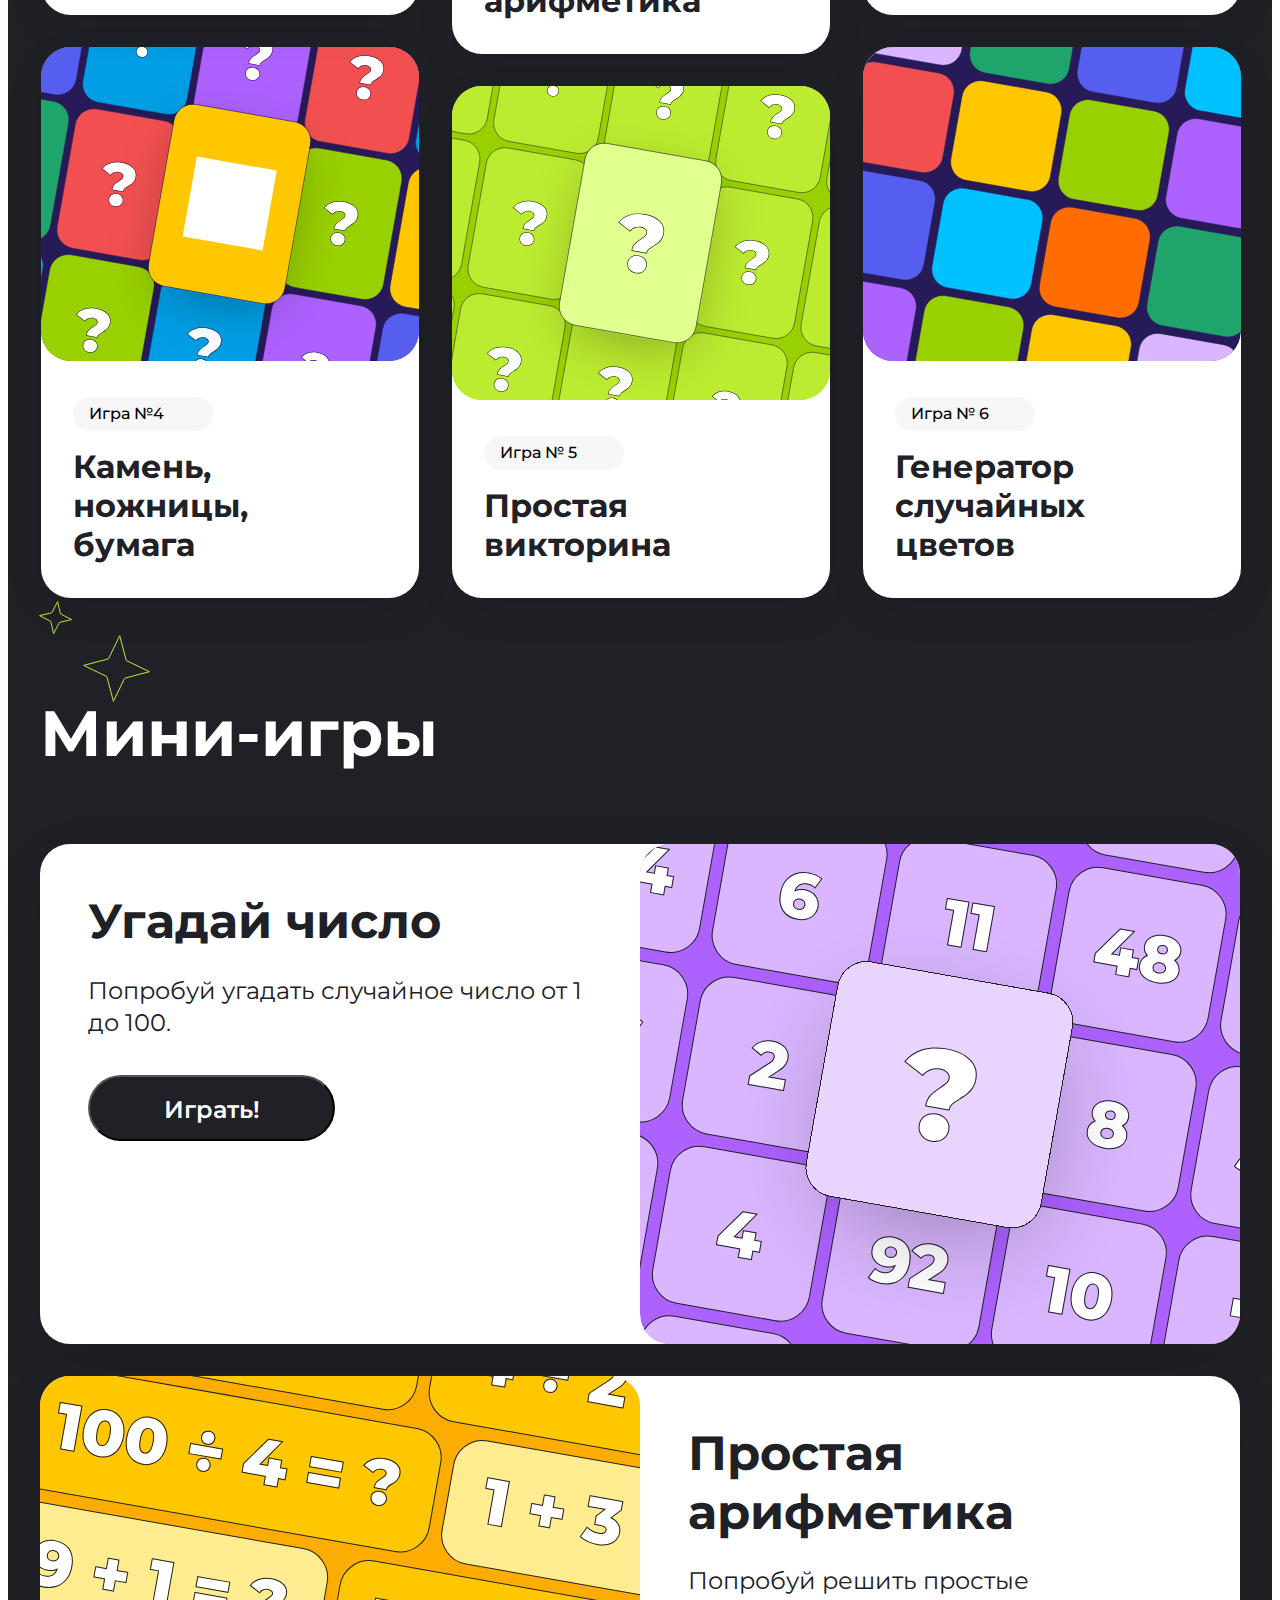
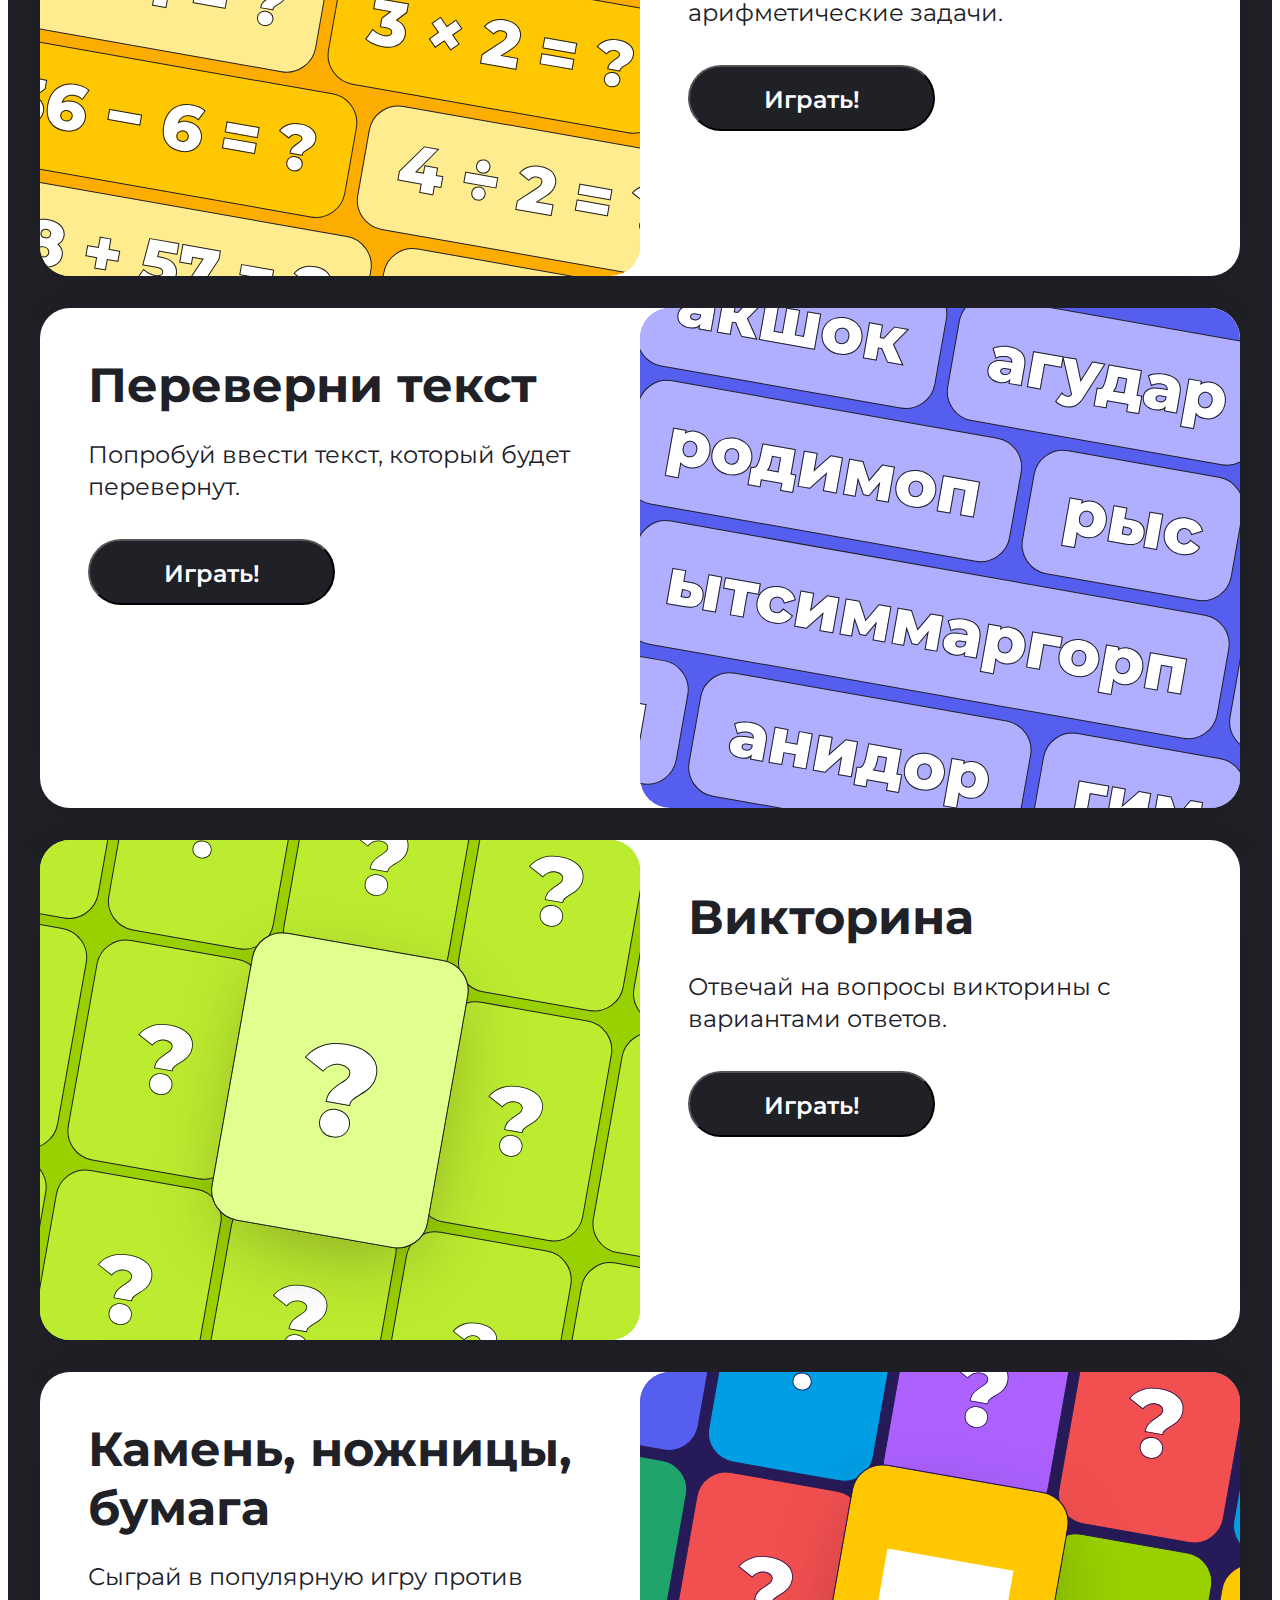
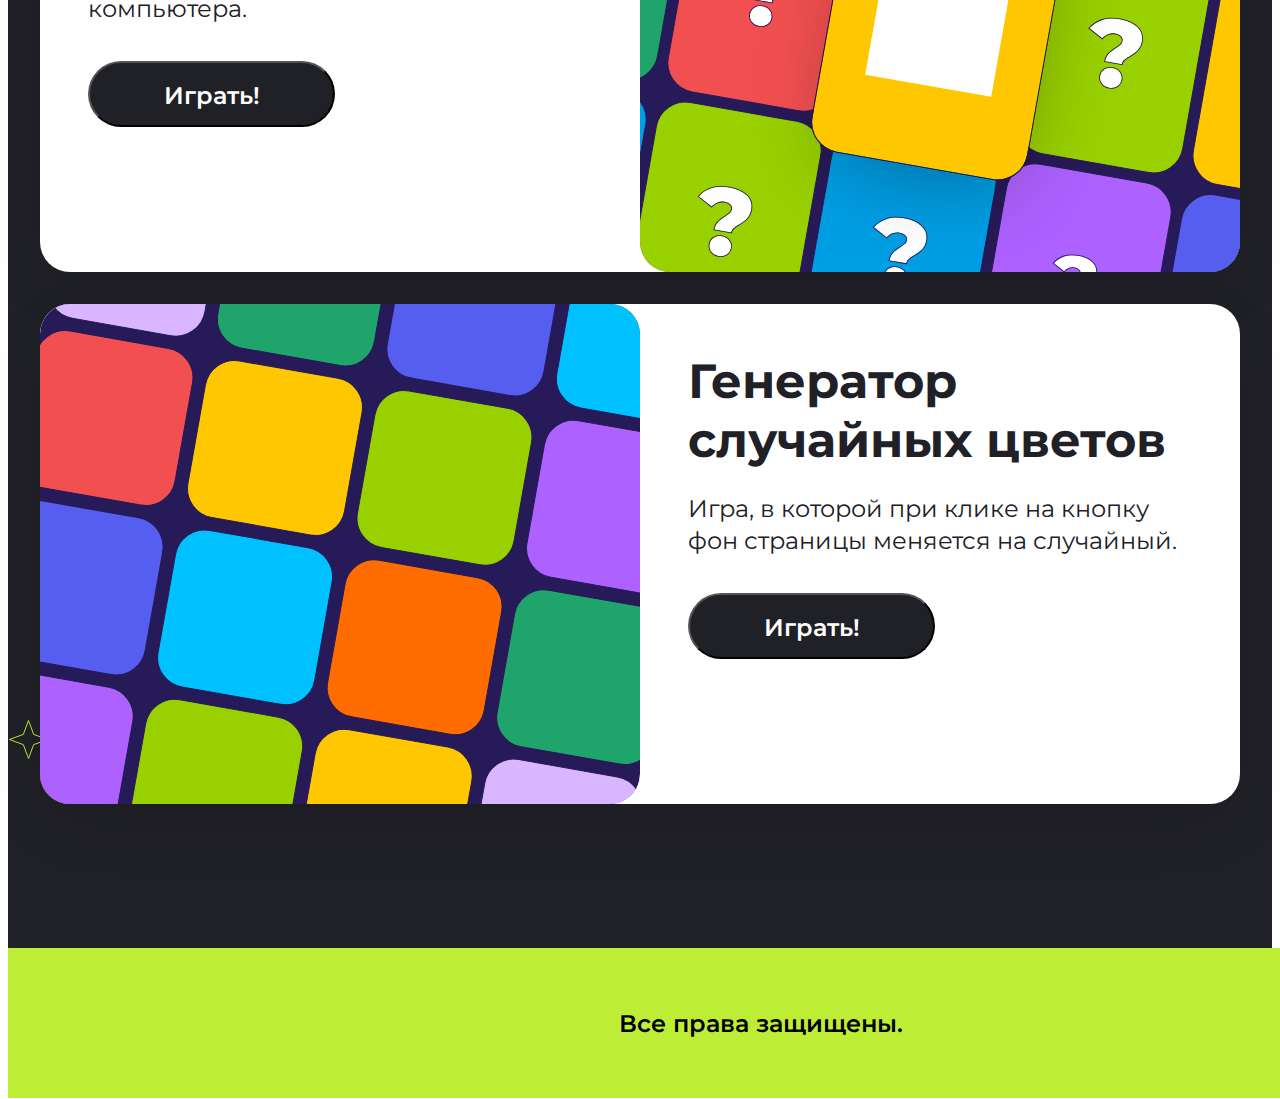
==== commit f9d49fc6: "some changes" ====
--- a/index.html
+++ b/index.html
@@ -1,5 +1,5 @@
 <!DOCTYPE html>
-<html class="en">
+<html lang="en">
 
 <head>
     <meta charset="UTF-8">
@@ -9,14 +9,14 @@
     <link rel="preconnect" href="https://fonts.gstatic.com" crossorigin>
     <link href="https://fonts.googleapis.com/css2?family=Montserrat:ital,wght@0,100..900;1,100..900&display=swap"
         rel="stylesheet">
-    <link rel="stylesheet" href="style.css" />
+    <link rel="stylesheet" href="style.css">
 </head>
 <body>
     <header class="header center" >
             <div class="top">
                 <h1 class="title">Добро пожаловать на мой сайт мини-игр</h1>
                 <p class="tagline">Тебе предстоит пройти несколько увлекательных игр. Если готов, нажимай <span class="span">«Поехали!»</span> и <span class="span">приступай</span>.</p>
-                <section><a href="#games.html"><button class="button_main" >Поехали!</button></a></section> 
+                <a href="#games.html" class="button_main">Поехали!</a>
             </div>
     </header>
     <main class="main_games center">
@@ -78,7 +78,7 @@
             </div>
         </div>
     </main>
-   <section class="mini-game center">
+   <div class="mini-game center">
     <div class="mini-game_box">
         <p class="mini-game_box-title">Мини-игры</p>
         <div class="game-container">
@@ -130,9 +130,9 @@
             </div>
         </div>
     </div>
-   </section>
-</body>
-<footer class="footer center">
+</div>
+   <footer class="footer center">
     <p class="footer_text">Все права защищены.</p>
 </footer>
+</body>
 </html>--- a/style.css
+++ b/style.css
@@ -1,328 +1,322 @@
 * {
-    margin-top: 0;
-    margin-bottom: 0;
+  margin-top: 0;
+  margin-bottom: 0;
 }
 
 .header {
-    background: #E1FF8F;
-    font-optical-sizing: auto;
-    background-image: url(img/Group1.svg);
-    background-repeat: no-repeat;
-    background-size: cover;
-    background-position: center;
-    height: 800px;
+  background: #E1FF8F;
+  font-optical-sizing: auto;
+  background-image: url(img/Group1.svg);
+  background-repeat: no-repeat;
+  background-size: cover;
+  background-position: center;
+  height: 800px;
 }
 
 .top {
-    width: 769px;
-    height: 358px;
-    padding-top: 196px;
-    padding-left: 120px;
-    gap: 48px;
-    opacity: 0px;
+  width: 769px;
+  padding-top: 196px;
+  padding-left: 120px;
 }
 
 .title {
-    font-family: Montserrat;
-    font-size: 64px;
-    font-weight: 700;
-    line-height: 78.02px;
-    text-align: left;
+  font-family: Montserrat;
+  font-size: 64px;
 }
 
 .tagline {
-    font-family: Montserrat;
-    font-size: 24px;
-    font-weight: 400;
-    line-height: 32px;
-    text-align: left;
-    margin-top: 24px;
-    margin-bottom: 48px;
+  font-family: Montserrat;
+  font-size: 24px;
+  font-weight: 400;
+  line-height: 32px;
+  text-align: left;
+  margin-top: 24px;
+  margin-bottom: 48px;
 }
 
 .span {
-    font-family: Montserrat;
-    font-size: 24px;
-    line-height: 32px;
-    font-weight: 600;
+  font-family: Montserrat;
+  font-size: 24px;
+  line-height: 32px;
+  font-weight: 600;
 }
 
 .button_main {
-    width: 247px;
-    height: 66px;
-    padding: 16px 28px;
-    gap: 10px;
-    border-radius: 60px;
-    border: 1px;
-    opacity: 0px;
-    border: 1px solid #202027;
-    background: #202027;
-    color: #FFFFFF;
-    font-family: Montserrat;
-    font-size: 24px;
-    font-weight: 600;
-    line-height: 34.01px;
-    text-align: center;
+  width: 247px;
+  height: 66px;
+  padding: 16px 28px;
+  gap: 10px;
+  border-radius: 60px;
+  border: 1px;
+  opacity: 0px;
+  border: 1px solid #202027;
+  background: #202027;
+  color: #FFFFFF;
+  font-family: Montserrat;
+  font-size: 24px;
+  font-weight: 600;
+  line-height: 34.01px;
+  text-align: center;
 }
 
 .button_main:hover {
-    color: black;
-    background: #FFFFFF;
-    transition: 1s;
+  color: black;
+  background: #FFFFFF;
+  transition: 1s;
 }
 
 .main_games {
-    background: #202027;
-    gap: 48px;
-    background-image: url(img/Group2.svg);
-    background-repeat: no-repeat;
+  background: #202027;
+  gap: 48px;
+  background-image: url(img/Group2.svg);
+  background-repeat: no-repeat;
 }
 
 .games_title {
-    font-family: Montserrat;
-    font-size: 64px;
-    font-weight: 700;
-    line-height: 78.02px;
-    text-align: left;
-    color: #FFFFFF;
-    padding-top: 94px;
+  font-family: Montserrat;
+  font-size: 64px;
+  font-weight: 700;
+  line-height: 78.02px;
+  text-align: left;
+  color: #FFFFFF;
+  padding-top: 94px;
 }
 
 .tagline_games {
-    text-align: left;
-    color: #FFFFFF;
-    width: 788px;
-    height: 96px;
-    font-family: Montserrat;
-    font-size: 24px;
-    line-height: 32px;
+  text-align: left;
+  color: #FFFFFF;
+  width: 788px;
+  height: 96px;
+  font-family: Montserrat;
+  font-size: 24px;
+  line-height: 32px;
+  padding-top: 24px;
 }
 
 .content {
-    width: 1201px;
-    height: 198px;
+  width: 1201px;
+  height: 198px;
 }
 
 .container {
-    margin-bottom: 72px;
+  margin-bottom: 72px;
 }
 
 .cart-box {
-    display: flex;
-    gap: 32px;
-    flex-wrap: wrap;
-    justify-content: space-around;
-    align-items: center;
-    width: 1201px;
-    height: 1056px;
-    gap: 32px;
-
+  display: flex;
+  gap: 32px;
+  flex-wrap: wrap;
+  justify-content: space-around;
+  align-items: center;
+  width: 1201px;
+  height: 1056px;
+  gap: 32px;
+  padding-top: 72px;
 }
 
 .cart-column {
-    display: flex;
-    flex-direction: column;
-    gap: 32px;
+  display: flex;
+  flex-direction: column;
+  gap: 32px;
 }
 
 .cart-column1 {
-    display: flex;
-    flex-direction: column;
-    gap: 32px;
+  display: flex;
+  flex-direction: column;
+  gap: 32px;
 }
 
 .cart-column2 {
-    display: flex;
-    flex-direction: column;
-    gap: 32px;
+  display: flex;
+  flex-direction: column;
+  gap: 32px;
 }
 
 .cart {
-    background-color: white;
-    border-radius: 30px;
-    width: 378px;
-    z-index: 1;
-    box-shadow: 0px 12.61px 42.25px -7.57px #00000021;
-    height: 473px;
+  background-color: white;
+  border-radius: 30px;
+  width: 378px;
+  z-index: 1;
+  box-shadow: 0px 12.61px 42.25px -7.57px rgba(0, 0, 0, 0.1294117647);
+  height: 473px;
 }
 
 .cart:hover {
-    cursor: pointer;
-    transform: scale(1.1);
-    transition: 1s;
+  cursor: pointer;
+  transform: scale(1.1);
+  transition: 1s;
 }
 
 .cart4 {
-    width: 378px;
-    height: 551px;
-    border-radius: 30px;
-    box-shadow: 0px 12.61px 42.25px -7.57px #00000021;
-    background-color: white;
+  width: 378px;
+  height: 551px;
+  border-radius: 30px;
+  box-shadow: 0px 12.61px 42.25px -7.57px rgba(0, 0, 0, 0.1294117647);
+  background-color: white;
 }
 
 .cart4:hover {
-    cursor: pointer;
-    transform: scale(1.1);
-    transition: 1s;
+  cursor: pointer;
+  transform: scale(1.1);
+  transition: 1s;
 }
 
 .cart2 {
-    width: 378px;
-    height: 512px;
-    border-radius: 30px;
-    box-shadow: 0px 12.61px 42.25px -7.57px #00000021;
-    background-color: white;
+  width: 378px;
+  height: 512px;
+  border-radius: 30px;
+  box-shadow: 0px 12.61px 42.25px -7.57px rgba(0, 0, 0, 0.1294117647);
+  background-color: white;
 }
 
 .cart2:hover {
-    cursor: pointer;
-    transform: scale(1.1);
-    transition: 1s;
+  cursor: pointer;
+  transform: scale(1.1);
+  transition: 1s;
 }
 
 .cart3 {
-    width: 378px;
-    height: 473px;
-    border-radius: 30px;
-    box-shadow: 0px 12.61px 42.25px -7.57px #00000021;
-    background-color: white;
+  width: 378px;
+  height: 473px;
+  border-radius: 30px;
+  box-shadow: 0px 12.61px 42.25px -7.57px rgba(0, 0, 0, 0.1294117647);
+  background-color: white;
 }
 
 .cart3:hover {
-    cursor: pointer;
-    transform: scale(1.1);
-    transition: 1s;
+  cursor: pointer;
+  transform: scale(1.1);
+  transition: 1s;
 }
 
 .cart-number {
-    width: 108px;
-    padding: 8px 16px 10px 16px;
-    gap: 0px;
-    border-radius: 52.58px;
-    background: #F7F7F7;
-    font-family: Montserrat;
-    font-size: 16px;
-    font-weight: 500;
-    line-height: 17.6px;
-    text-align: left;
-    padding: 8px 16px;
-    margin-top: 32px;
-    margin-bottom: 16px;
+  width: 108px;
+  padding: 8px 16px 10px 16px;
+  gap: 0px;
+  border-radius: 52.58px;
+  background: #F7F7F7;
+  font-family: Montserrat;
+  font-size: 16px;
+  font-weight: 500;
+  line-height: 17.6px;
+  text-align: left;
+  padding: 8px 16px;
+  margin-top: 32px;
+  margin-bottom: 16px;
 }
 
 .cart-text {
-    color: rgb(32, 32, 39);
-    font-family: Montserrat;
-    font-size: 32px;
-    font-weight: 700;
-    line-height: 39px;
-    letter-spacing: 0px;
-    text-align: left;
+  color: rgb(32, 32, 39);
+  font-family: Montserrat;
+  font-size: 32px;
+  font-weight: 700;
+  line-height: 39px;
+  letter-spacing: 0px;
+  text-align: left;
 }
 
 .cart-content {
-    padding-left: 32px;
-    width: 314px;
+  padding-left: 32px;
+  width: 314px;
 }
 
 .center {
-    padding-left: calc(50% - 600px);
-    padding-right: calc(50% - 600px);
-  }
+  padding-left: calc(50% - 600px);
+  padding-right: calc(50% - 600px);
+}
 
 .mini-game {
-    background: #202027;
-    background-image: url(img/Group3.svg);
-    background-repeat: no-repeat;
+  background: #202027;
+  background-image: url(img/Group3.svg);
+  background-repeat: no-repeat;
 }
 
 .game-container {
-    display: flex;
-    background-color: white;
-    border-radius: 30px;
-    justify-content: space-between;
-    margin-bottom: 32px;
-    width: 600px;
-    height: 500px;
-    width: 1200px;
-    height: 500px;
-    border-radius: 30px;
-    box-shadow: 0px 20px 67px -12px #00000021;
+  display: flex;
+  background-color: white;
+  border-radius: 30px;
+  justify-content: space-between;
+  margin-bottom: 32px;
+  width: 600px;
+  height: 500px;
+  width: 1200px;
+  height: 500px;
+  border-radius: 30px;
+  box-shadow: 0px 20px 67px -12px rgba(0, 0, 0, 0.1294117647);
 }
 
 .game-content {
-    width: 600px;
-    margin: 48px;
+  width: 600px;
+  margin: 48px;
 }
 
 .mini-game_box {
-    padding-bottom: 112px;
+  padding-bottom: 112px;
 }
 
 .mini-game_box-title {
-    font-family: Montserrat;
-    font-size: 64px;
-    font-weight: 700;
-    line-height: 78.02px;
-    text-align: left;
-    color: #FFFFFF;
-    padding-top: 96px;
-    margin-bottom: 72px;
+  font-family: Montserrat;
+  font-size: 64px;
+  font-weight: 700;
+  line-height: 78.02px;
+  text-align: left;
+  color: #FFFFFF;
+  padding-top: 96px;
+  margin-bottom: 72px;
 }
 
 .game-content_title {
-    font-family: Montserrat;
-    font-size: 48px;
-    font-weight: 700;
-    line-height: 58.51px;
-    text-align: left;
-    color: #202027;
+  font-family: Montserrat;
+  font-size: 48px;
+  font-weight: 700;
+  line-height: 58.51px;
+  text-align: left;
+  color: #202027;
 }
 
 .game-content_text {
-    font-family: Montserrat;
-    font-size: 24px;
-    font-weight: 400;
-    line-height: 32px;
-    text-align: left;
-    color: #202027;
-    margin-top: 24px;
-    margin-bottom: 36px;
+  font-family: Montserrat;
+  font-size: 24px;
+  font-weight: 400;
+  line-height: 32px;
+  text-align: left;
+  color: #202027;
+  margin-top: 24px;
+  margin-bottom: 36px;
 }
 
 .game_button {
-    width: 247px;
-    height: 66px;
-    padding: 16px 28px 16px 28px;
-    gap: 10px;
-    border-radius: 60px;
-    opacity: 0px;
-    background: #202027;
-    color: #FFFFFF;
-    font-family: Montserrat;
-    font-size: 24px;
-    font-weight: 600;
-    line-height: 34.01px;
-    text-align: center;
-}
-
-.footer {
-    background: #BDED35;
-    width: 1441px;
-height: 150px;
-top: 5770px;
-gap: 0px;
-opacity: 0px;
-/* padding-top: 61px; */
-
+  width: 247px;
+  height: 66px;
+  padding: 16px 28px 16px 28px;
+  gap: 10px;
+  border-radius: 60px;
+  opacity: 0px;
+  background: #202027;
+  color: #FFFFFF;
+  font-family: Montserrat;
+  font-size: 24px;
+  font-weight: 600;
+  line-height: 34.01px;
+  text-align: center;
+}
+
+footer {
+  background: #BDED35;
+  width: 1441px;
+  height: 150px;
+  top: 5770px;
+  gap: 0px;
+  opacity: 0px;
+  /* padding-top: 61px; */
 }
 
 .footer_text {
-    font-family: Montserrat;
-    font-size: 24px;
-    font-weight: 600;
-    line-height: 29.26px;
-    text-align: center;
-    color: #000000;
-    padding: 61px 0px;
-}+  font-family: Montserrat;
+  font-size: 24px;
+  font-weight: 600;
+  line-height: 29.26px;
+  text-align: center;
+  color: #000000;
+  padding: 61px 0px;
+}/*# sourceMappingURL=style.css.map */